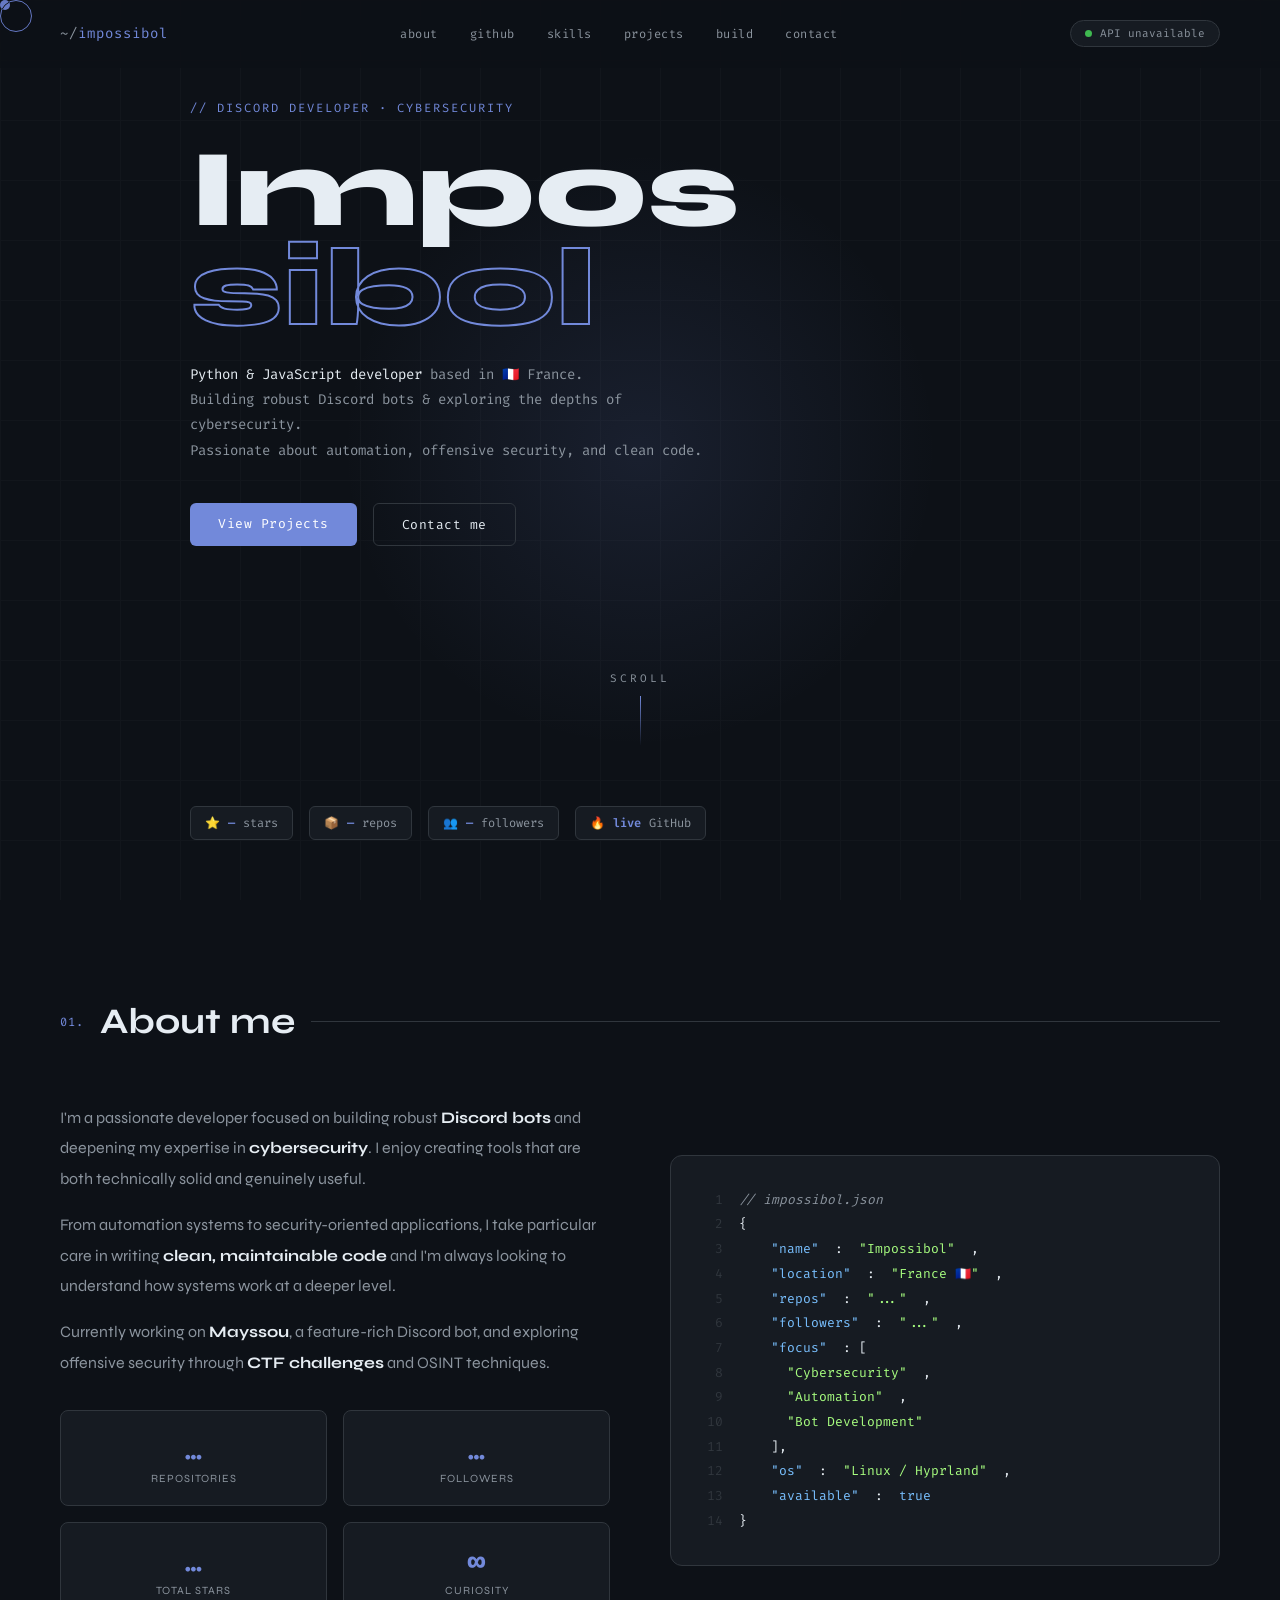
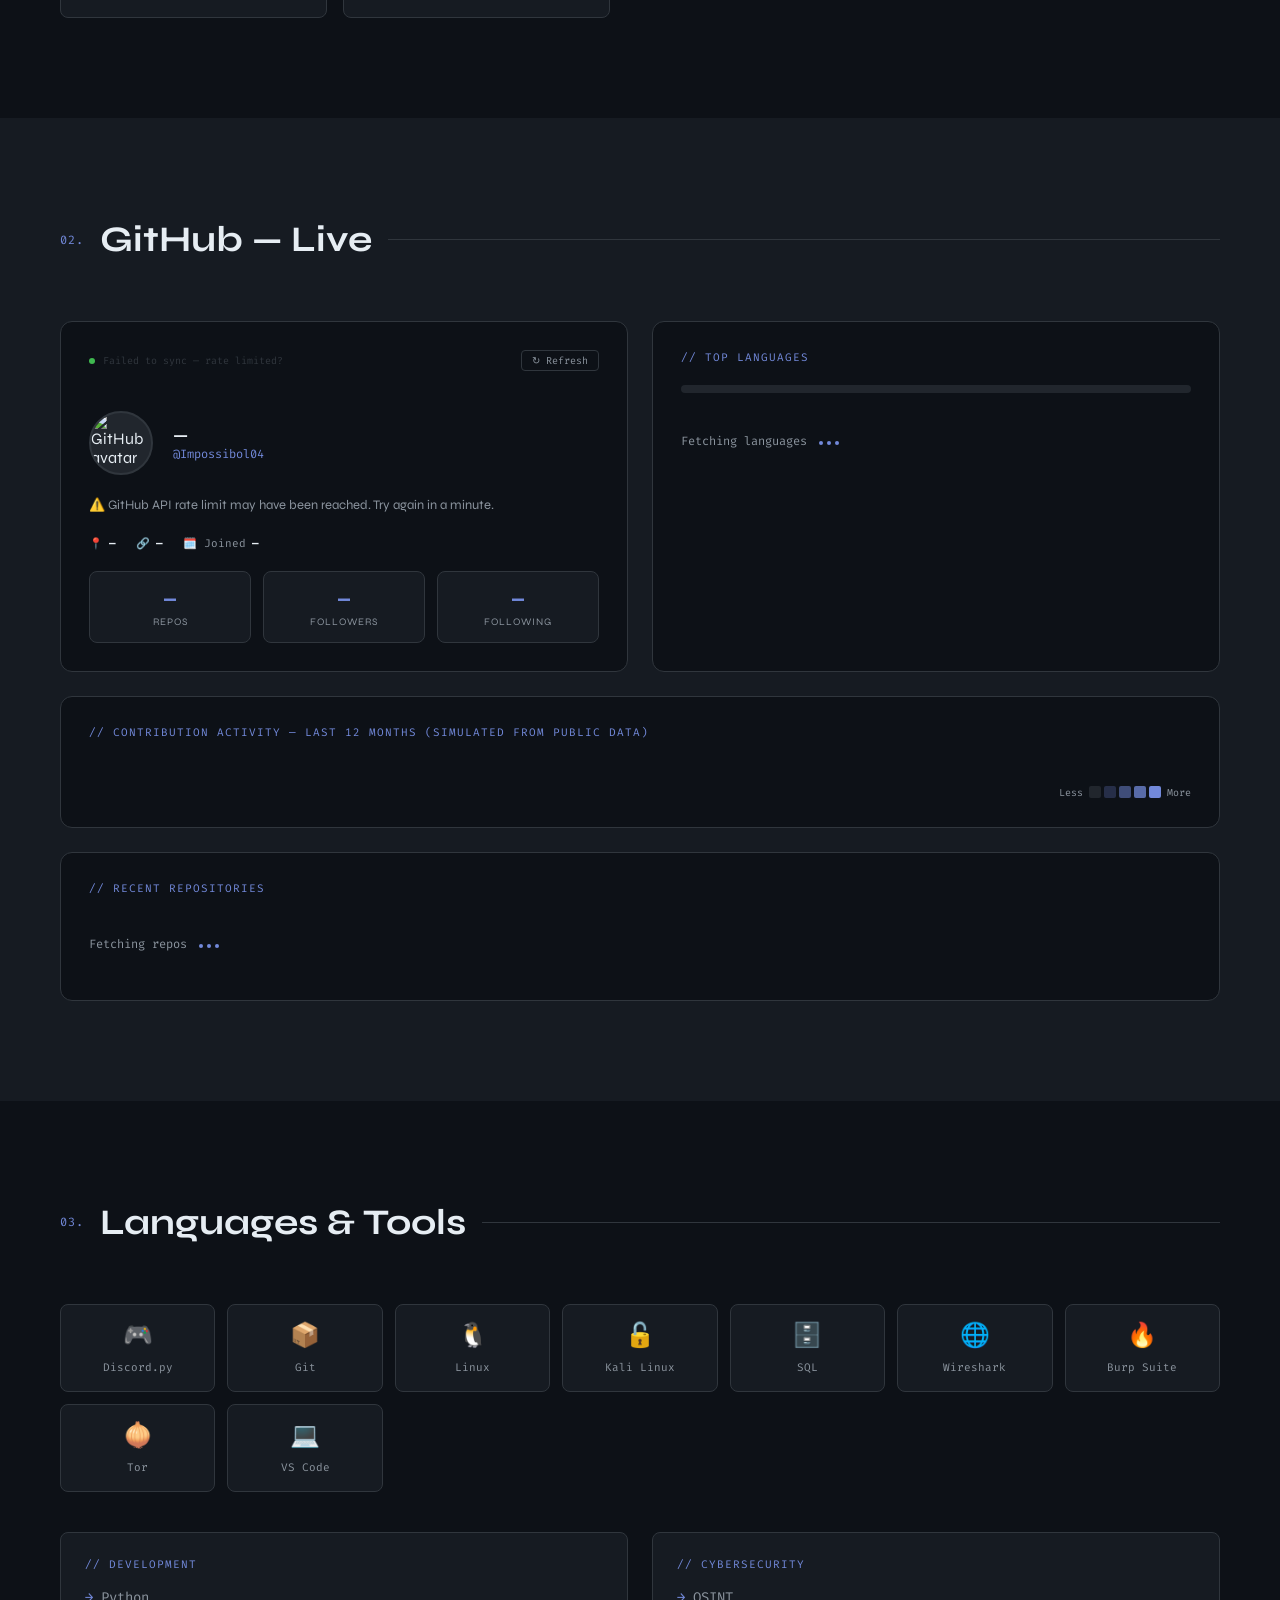
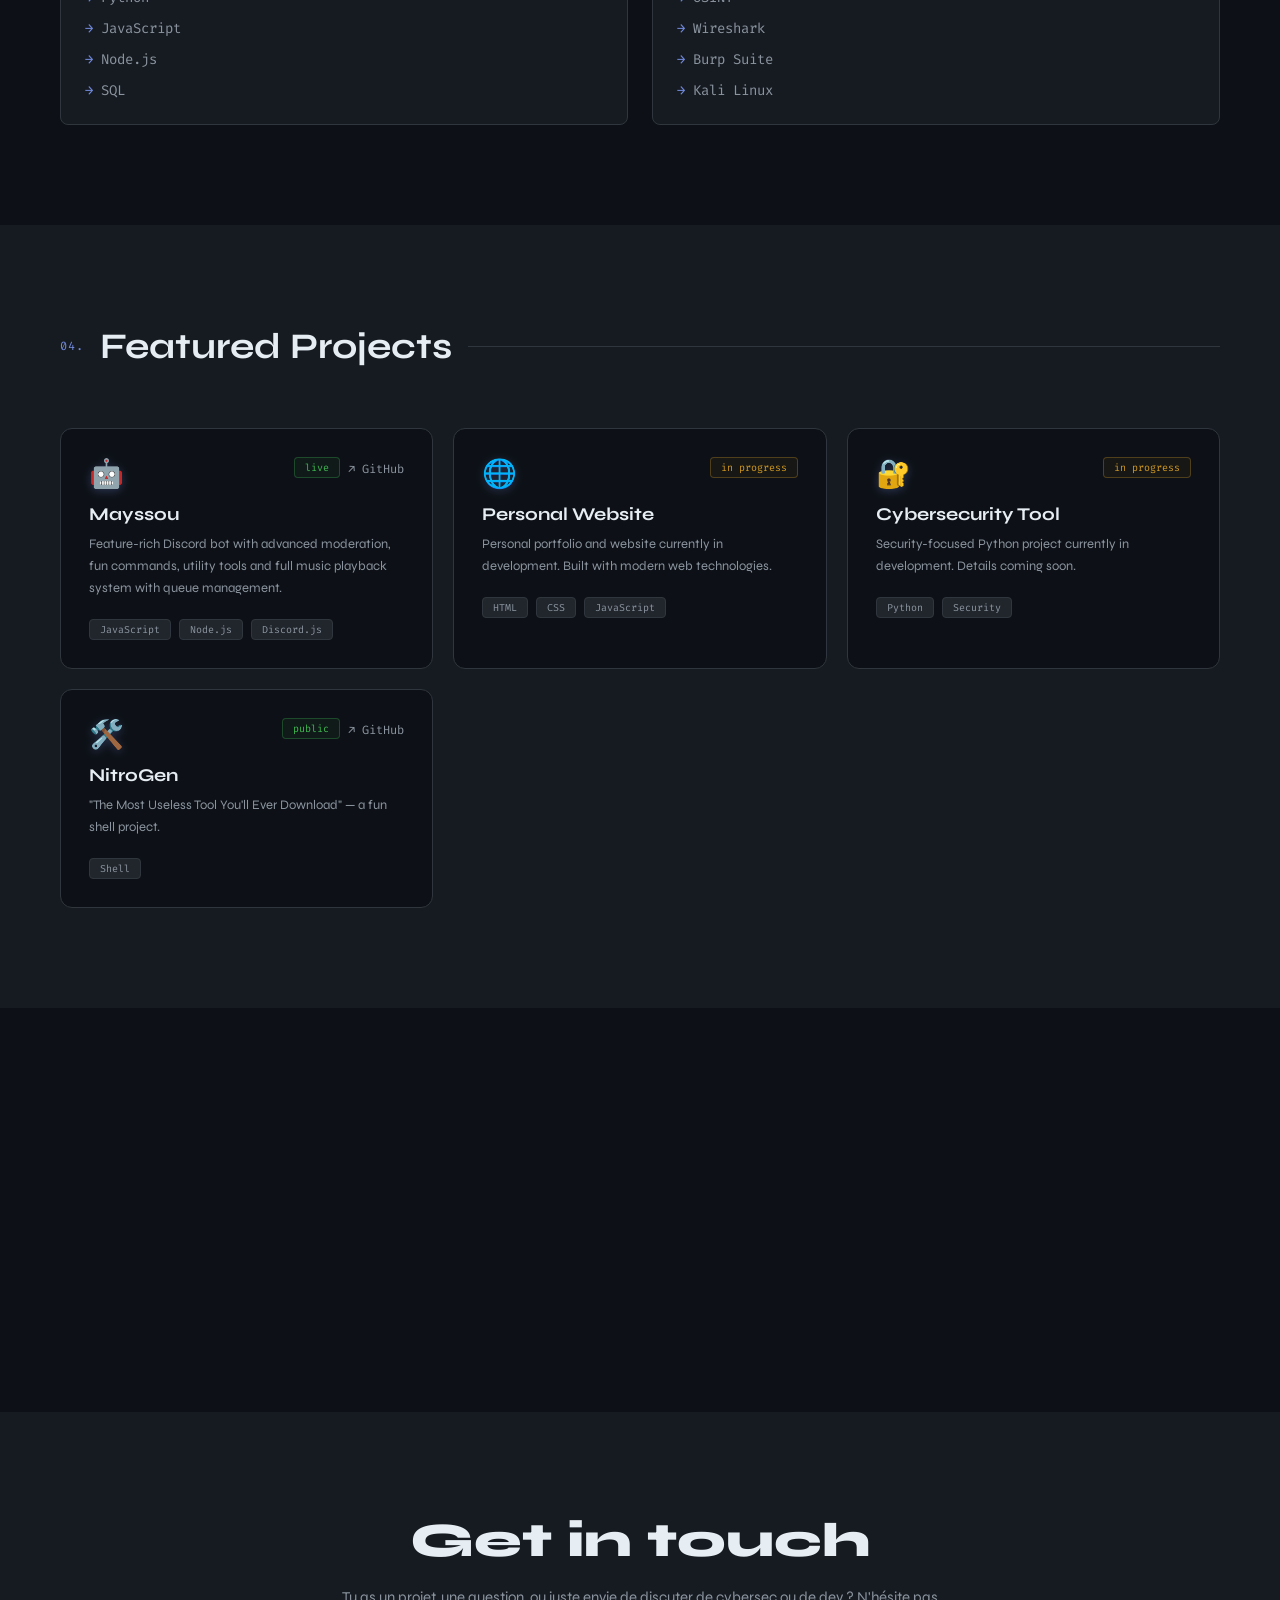
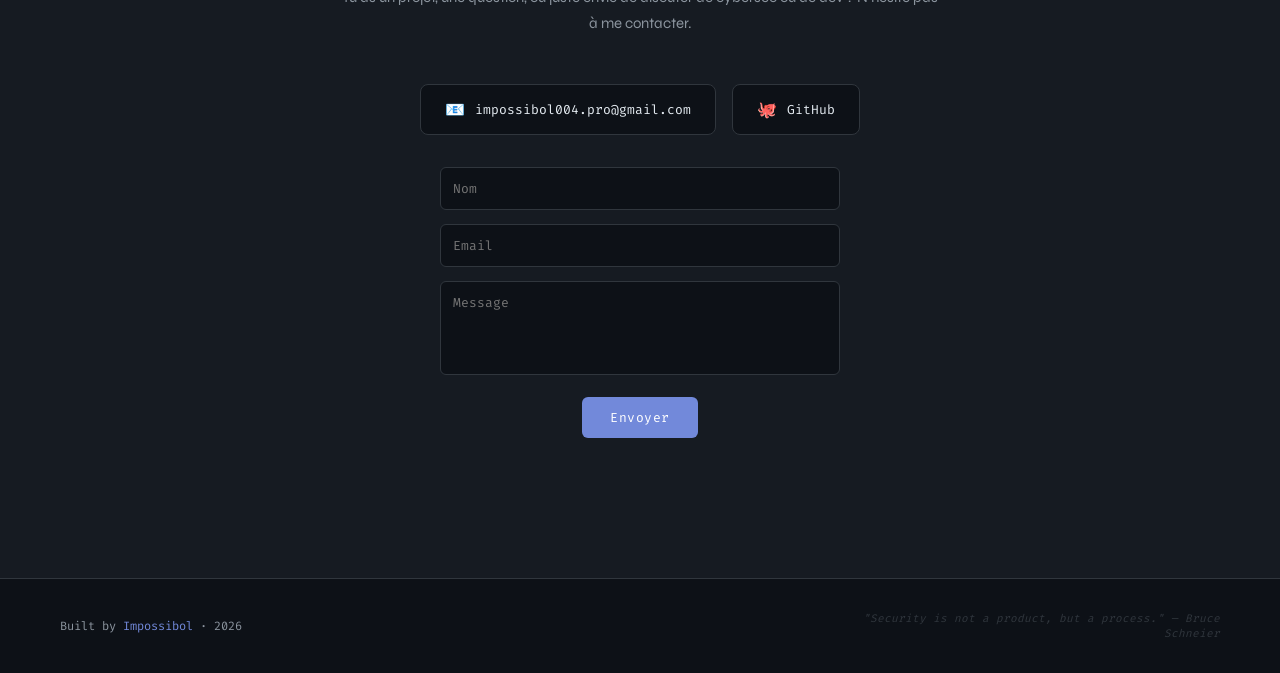
==== index.html @ 37d04bcd "Rename portfolio2.html to index.html" ====
<!DOCTYPE html>
<html lang="en">
<head>
  <meta charset="UTF-8"/>
  <meta name="viewport" content="width=device-width, initial-scale=1.0"/>
  <title>Impossibol — Portfolio</title>
  <meta name="description" content="Cybersecurity & Discord developer portfolio. Python, JavaScript, automation, and offensive security.">
  <link rel="icon" type="image/png" href="icon.png"/>
  <link href="https://fonts.googleapis.com/css2?family=Fira+Code:wght@300;400;500;600&family=Syne:wght@400;600;700;800&display=swap" rel="stylesheet"/>
  <link rel="stylesheet" href="style.css"/>
</head>
<body>

<div class="cursor" id="cursor"></div>
<div class="cursor-ring" id="cursorRing"></div>
<div class="gh-tooltip" id="tooltip" role="tooltip"></div>

<nav id="navbar" aria-label="Main navigation">
  <div class="nav-logo"><span>~/</span>impossibol</div>
  <button class="mobile-menu-toggle" id="menuToggle" aria-label="Menu" aria-expanded="false">☰</button>
  <div class="nav-links" id="navLinks">
    <a href="#about">about</a>
    <a href="#github">github</a>
    <a href="#skills">skills</a>
    <a href="#projects">projects</a>
    <a href="#build">build</a>
    <a href="#contact">contact</a>
  </div>
  <div class="gh-status" id="nav-gh-status" aria-live="polite">
    <div class="gh-status-dot"></div>
    <span id="nav-gh-label">loading...</span>
  </div>
</nav>

<section id="hero">
  <div class="hero-grid"></div>
  <div class="hero-glow"></div>
  <div class="hero-content">
    <div class="hero-tag">// discord developer · cybersecurity</div>
    <h1 class="hero-name">
      <span class="line1">Impos</span>
      <span class="line2">sibol</span>
    </h1>
    <p class="hero-desc">
      <span class="highlight">Python & JavaScript developer</span> based in 🇫🇷 France.<br/>
      Building robust Discord bots & exploring the depths of cybersecurity.<br/>
      Passionate about automation, offensive security, and clean code.
    </p>
    <div class="hero-btns">
      <a href="#projects" class="btn-primary">View Projects</a>
      <a href="#contact" class="btn-secondary">Contact me</a>
    </div>
    <!-- Scroll indicator intégré dans le flux -->
    <div class="hero-scroll">
      <span class="scroll-text">scroll</span>
      <div class="scroll-line"></div>
    </div>
    <div class="hero-github-live">
      <div class="gh-mini-stat">⭐ <span class="val" id="hero-stars">—</span> stars</div>
      <div class="gh-mini-stat">📦 <span class="val" id="hero-repos">—</span> repos</div>
      <div class="gh-mini-stat">👥 <span class="val" id="hero-followers">—</span> followers</div>
      <div class="gh-mini-stat">🔥 <span class="val" id="hero-streak">live</span> GitHub</div>
    </div>
  </div>
</section>

<section id="about">
  <div class="section-header reveal">
    <span class="section-num">01.</span>
    <h2 class="section-title">About me</h2>
    <div class="section-line"></div>
  </div>
  <div class="about-grid">
    <div class="about-text reveal">
      <p>I'm a passionate developer focused on building robust <strong>Discord bots</strong> and deepening my expertise in <strong>cybersecurity</strong>. I enjoy creating tools that are both technically solid and genuinely useful.</p>
      <p>From automation systems to security-oriented applications, I take particular care in writing <strong>clean, maintainable code</strong> and I'm always looking to understand how systems work at a deeper level.</p>
      <p>Currently working on <strong>Mayssou</strong>, a feature-rich Discord bot, and exploring offensive security through <strong>CTF challenges</strong> and OSINT techniques.</p>
      <div class="about-stats">
        <div class="stat-box reveal"><div class="stat-num" id="stat-repos">…</div><div class="stat-lbl">Repositories</div></div>
        <div class="stat-box reveal"><div class="stat-num" id="stat-followers">…</div><div class="stat-lbl">Followers</div></div>
        <div class="stat-box reveal"><div class="stat-num" id="stat-stars">…</div><div class="stat-lbl">Total Stars</div></div>
        <div class="stat-box reveal"><div class="stat-num">∞</div><div class="stat-lbl">Curiosity</div></div>
      </div>
    </div>
    <div class="about-card reveal">
      <div class="code-line"><span class="code-ln">1</span><span class="code-comment">// impossibol.json</span></div>
      <div class="code-line"><span class="code-ln">2</span><span class="code-brace">{</span></div>
      <div class="code-line"><span class="code-ln">3</span>&nbsp;&nbsp;<span class="code-key">"name"</span><span class="code-brace">: </span><span class="code-str" id="json-name">"Impossibol"</span><span class="code-brace">,</span></div>
      <div class="code-line"><span class="code-ln">4</span>&nbsp;&nbsp;<span class="code-key">"location"</span><span class="code-brace">: </span><span class="code-str">"France 🇫🇷"</span><span class="code-brace">,</span></div>
      <div class="code-line"><span class="code-ln">5</span>&nbsp;&nbsp;<span class="code-key">"repos"</span><span class="code-brace">: </span><span class="code-str" id="json-repos">"..."</span><span class="code-brace">,</span></div>
      <div class="code-line"><span class="code-ln">6</span>&nbsp;&nbsp;<span class="code-key">"followers"</span><span class="code-brace">: </span><span class="code-str" id="json-followers">"..."</span><span class="code-brace">,</span></div>
      <div class="code-line"><span class="code-ln">7</span>&nbsp;&nbsp;<span class="code-key">"focus"</span><span class="code-brace">: [</span></div>
      <div class="code-line"><span class="code-ln">8</span>&nbsp;&nbsp;&nbsp;&nbsp;<span class="code-str">"Cybersecurity"</span><span class="code-brace">,</span></div>
      <div class="code-line"><span class="code-ln">9</span>&nbsp;&nbsp;&nbsp;&nbsp;<span class="code-str">"Automation"</span><span class="code-brace">,</span></div>
      <div class="code-line"><span class="code-ln">10</span>&nbsp;&nbsp;&nbsp;&nbsp;<span class="code-str">"Bot Development"</span></div>
      <div class="code-line"><span class="code-ln">11</span>&nbsp;&nbsp;<span class="code-brace">],</span></div>
      <div class="code-line"><span class="code-ln">12</span>&nbsp;&nbsp;<span class="code-key">"os"</span><span class="code-brace">: </span><span class="code-str">"Linux / Hyprland"</span><span class="code-brace">,</span></div>
      <div class="code-line"><span class="code-ln">13</span>&nbsp;&nbsp;<span class="code-key">"available"</span><span class="code-brace">: </span><span class="code-bool">true</span></div>
      <div class="code-line"><span class="code-ln">14</span><span class="code-brace">}</span></div>
    </div>
  </div>
</section>

<section id="github">
  <div class="section-header reveal">
    <span class="section-num">02.</span>
    <h2 class="section-title">GitHub — Live</h2>
    <div class="section-line"></div>
  </div>

  <div class="github-dashboard reveal">
    <div class="gh-profile-card">
      <div class="gh-sync-info">
        <div class="gh-sync-dot"></div>
        <span id="sync-time">Fetching data...</span>
        <button class="refresh-btn" onclick="loadGitHub(true)" aria-label="Refresh GitHub data">↻ Refresh</button>
      </div>
      <div class="gh-profile-top">
        <div class="gh-avatar"><img id="gh-avatar-img" src="" alt="GitHub avatar"/></div>
        <div class="gh-profile-info">
          <div class="gh-profile-name" id="gh-display-name">—</div>
          <div class="gh-profile-login" id="gh-login">@Impossibol04</div>
        </div>
      </div>
      <div class="gh-profile-bio" id="gh-bio">Loading...</div>
      <div class="gh-profile-meta">
        <div class="gh-meta-item">📍 <strong id="gh-location">—</strong></div>
        <div class="gh-meta-item">🔗 <strong id="gh-blog">—</strong></div>
        <div class="gh-meta-item">🗓️ Joined <strong id="gh-joined">—</strong></div>
      </div>
      <div class="gh-stats-row">
        <div class="gh-stat"><div class="gh-stat-val" id="gh-repos-count">—</div><div class="gh-stat-lbl">Repos</div></div>
        <div class="gh-stat"><div class="gh-stat-val" id="gh-followers-count">—</div><div class="gh-stat-lbl">Followers</div></div>
        <div class="gh-stat"><div class="gh-stat-val" id="gh-following-count">—</div><div class="gh-stat-lbl">Following</div></div>
      </div>
    </div>

    <div class="gh-langs-card">
      <div class="gh-card-title">// Top Languages</div>
      <div class="lang-bar-track" id="lang-bar"></div>
      <div class="lang-list" id="lang-list">
        <div class="gh-loading">Fetching languages<div class="gh-loading-dots"><span></span><span></span><span></span></div></div>
      </div>
    </div>

    <div class="gh-activity-card">
      <div class="gh-card-title">// Contribution Activity — Last 12 months (simulated from public data)</div>
      <div class="gh-contrib-wrap">
        <div class="gh-contrib-months" id="contrib-months"></div>
        <div class="gh-contrib-grid" id="contrib-grid"></div>
      </div>
      <div class="gh-contrib-legend">
        Less
        <div class="gh-contrib-legend-boxes">
          <div class="gh-contrib-day"></div>
          <div class="gh-contrib-day" data-level="1"></div>
          <div class="gh-contrib-day" data-level="2"></div>
          <div class="gh-contrib-day" data-level="3"></div>
          <div class="gh-contrib-day" data-level="4"></div>
        </div>
        More
      </div>
    </div>

    <div class="gh-repos-card">
      <div class="gh-card-title">// Recent Repositories</div>
      <div class="gh-repos-grid" id="gh-repos-list">
        <div class="gh-loading">Fetching repos<div class="gh-loading-dots"><span></span><span></span><span></span></div></div>
      </div>
    </div>
  </div>
</section>

<section id="skills">
  <div class="section-header reveal">
    <span class="section-num">03.</span>
    <h2 class="section-title">Languages & Tools</h2>
    <div class="section-line"></div>
  </div>
  <div class="skills-grid reveal" id="skills-grid">
    <!-- Les badges de langages seront injectés dynamiquement depuis GitHub -->
    <div class="skill-badge"><span class="skill-icon">🎮</span><span class="skill-name">Discord.py</span></div>
    <div class="skill-badge"><span class="skill-icon">📦</span><span class="skill-name">Git</span></div>
    <div class="skill-badge"><span class="skill-icon">🐧</span><span class="skill-name">Linux</span></div>
    <div class="skill-badge"><span class="skill-icon">🔓</span><span class="skill-name">Kali Linux</span></div>
    <div class="skill-badge"><span class="skill-icon">🗄️</span><span class="skill-name">SQL</span></div>
    <div class="skill-badge"><span class="skill-icon">🌐</span><span class="skill-name">Wireshark</span></div>
    <div class="skill-badge"><span class="skill-icon">🔥</span><span class="skill-name">Burp Suite</span></div>
    <div class="skill-badge"><span class="skill-icon">🧅</span><span class="skill-name">Tor</span></div>
    <div class="skill-badge"><span class="skill-icon">💻</span><span class="skill-name">VS Code</span></div>
  </div>
  <div class="skills-categories reveal">
    <div class="skill-cat">
      <div class="skill-cat-title">// Development</div>
      <div class="skill-cat-items">
        <div class="skill-item"><span class="skill-item-name">Python</span></div>
        <div class="skill-item"><span class="skill-item-name">JavaScript</span></div>
        <div class="skill-item"><span class="skill-item-name">Node.js</span></div>
        <div class="skill-item"><span class="skill-item-name">SQL</span></div>
      </div>
    </div>
    <div class="skill-cat">
      <div class="skill-cat-title">// Cybersecurity</div>
      <div class="skill-cat-items">
        <div class="skill-item"><span class="skill-item-name">OSINT</span></div>
        <div class="skill-item"><span class="skill-item-name">Wireshark</span></div>
        <div class="skill-item"><span class="skill-item-name">Burp Suite</span></div>
        <div class="skill-item"><span class="skill-item-name">Kali Linux</span></div>
      </div>
    </div>
  </div>
</section>

<section id="projects">
  <div class="section-header reveal">
    <span class="section-num">04.</span>
    <h2 class="section-title">Featured Projects</h2>
    <div class="section-line"></div>
  </div>
  <div class="projects-grid">
    <div class="project-card reveal">
      <div class="project-top">
        <span class="project-icon">🤖</span>
        <div class="project-top-right">
          <span class="project-status status-live">live</span>
          <div class="project-links"><a href="https://github.com/Impossibol04" target="_blank" rel="noopener">↗ GitHub</a></div>
        </div>
      </div>
      <div class="project-name">Mayssou</div>
      <div class="project-desc">Feature-rich Discord bot with advanced moderation, fun commands, utility tools and full music playback system with queue management.</div>
      <div class="project-tags"><span class="tag">JavaScript</span><span class="tag">Node.js</span><span class="tag">Discord.js</span></div>
    </div>
    <div class="project-card reveal">
      <div class="project-top">
        <span class="project-icon">🌐</span>
        <div class="project-top-right"><span class="project-status status-wip">in progress</span></div>
      </div>
      <div class="project-name">Personal Website</div>
      <div class="project-desc">Personal portfolio and website currently in development. Built with modern web technologies.</div>
      <div class="project-tags"><span class="tag">HTML</span><span class="tag">CSS</span><span class="tag">JavaScript</span></div>
    </div>
    <div class="project-card reveal">
      <div class="project-top">
        <span class="project-icon">🔐</span>
        <div class="project-top-right"><span class="project-status status-wip">in progress</span></div>
      </div>
      <div class="project-name">Cybersecurity Tool</div>
      <div class="project-desc">Security-focused Python project currently in development. Details coming soon.</div>
      <div class="project-tags"><span class="tag">Python</span><span class="tag">Security</span></div>
    </div>
    <div class="project-card reveal">
      <div class="project-top">
        <span class="project-icon">🛠️</span>
        <div class="project-top-right">
          <span class="project-status status-live">public</span>
          <div class="project-links"><a href="https://github.com/Impossibol04/NitroGen" target="_blank" rel="noopener">↗ GitHub</a></div>
        </div>
      </div>
      <div class="project-name">NitroGen</div>
      <div class="project-desc">"The Most Useless Tool You'll Ever Download" — a fun shell project.</div>
      <div class="project-tags"><span class="tag">Shell</span></div>
    </div>
  </div>
</section>

<section id="build">
  <div class="section-header reveal">
    <span class="section-num">05.</span>
    <h2 class="section-title">My Build</h2>
    <div class="section-line"></div>
  </div>
  <div class="build-grid reveal">
    <div class="build-card"><span class="build-icon">🐧</span><div class="build-info"><div class="build-label">OS</div><div class="build-value">Linux · Hyprland</div></div></div>
    <div class="build-card"><span class="build-icon">🔵</span><div class="build-info"><div class="build-label">CPU</div><div class="build-value">Intel I5-14400F</div></div></div>
    <div class="build-card"><span class="build-icon">🟢</span><div class="build-info"><div class="build-label">GPU</div><div class="build-value">NVIDIA GTX 1050</div></div></div>
    <div class="build-card"><span class="build-icon">💾</span><div class="build-info"><div class="build-label">RAM</div><div class="build-value">16GB DDR4</div></div></div>
  </div>
</section>

<section id="contact">
  <div class="contact-wrap reveal">
    <div class="contact-title">Get in touch</div>
    <p class="contact-sub">Tu as un projet, une question, ou juste envie de discuter de cybersec ou de dev ? N'hésite pas à me contacter.</p>
    <div class="contact-links">
      <a href="mailto:impossibol004.pro@gmail.com" class="contact-link"><span class="icon">📧</span> impossibol004.pro@gmail.com</a>
      <a href="https://github.com/Impossibol04" target="_blank" rel="noopener" class="contact-link"><span class="icon">🐙</span> GitHub</a>
    </div>
    <form id="contact-form" class="contact-form" action="https://formspree.io/f/mlgopjzd" method="POST">
      <input type="text" name="name" placeholder="Nom" required aria-label="Your name"/>
      <input type="email" name="email" placeholder="Email" required aria-label="Your email"/>
      <textarea name="message" rows="4" placeholder="Message" required aria-label="Your message"></textarea>
      <button type="submit" class="btn-primary">Envoyer</button>
      <div id="form-status" aria-live="polite"></div>
    </form>
  </div>
</section>

<footer>
  <div class="footer-left">Built by <span>Impossibol</span> · 2026</div>
  <div class="footer-quote">"Security is not a product, but a process." — Bruce Schneier</div>
</footer>

<script src="script.js"></script>
</body>
</html>
---- style.css ----
:root {
  --bg: #0d1117;
  --bg2: #161b22;
  --bg3: #21262d;
  --border: #30363d;
  --text: #e6edf3;
  --muted: #8b949e;
  --accent: #7289da;
  --accent2: #5865f2;
  --green: #3fb950;
  --yellow: #d29922;
  --red: #f85149;
  --purple: #bc8cff;
}

* { margin: 0; padding: 0; box-sizing: border-box; }
html { scroll-behavior: smooth; }

body {
  background: var(--bg);
  color: var(--text);
  font-family: 'Syne', sans-serif;
  overflow-x: hidden;
}

/* Curseur personnalisé (désactivé sur tactile) */
@media (hover: hover) and (pointer: fine) {
  body { cursor: none; }
  .cursor, .cursor-ring { display: block; }
}
@media (hover: none), (pointer: coarse) {
  .cursor, .cursor-ring { display: none; }
}

.cursor {
  position: fixed;
  width: 10px; height: 10px;
  background: var(--accent);
  border-radius: 50%;
  pointer-events: none;
  z-index: 9999;
  transition: transform .1s;
  mix-blend-mode: difference;
}
.cursor-ring {
  position: fixed;
  width: 32px; height: 32px;
  border: 1px solid var(--accent);
  border-radius: 50%;
  pointer-events: none;
  z-index: 9998;
  transition: all .15s ease;
  mix-blend-mode: difference;
}

/* Navigation */
nav {
  position: fixed;
  top: 0; left: 0; right: 0;
  z-index: 100;
  padding: 20px 60px;
  display: flex;
  justify-content: space-between;
  align-items: center;
  backdrop-filter: blur(20px);
  background: rgba(13,17,23,.85);
  border-bottom: 1px solid transparent;
  transition: border-color .3s;
}
nav.scrolled { border-color: var(--border); }
.nav-logo { font-family: 'Fira Code', monospace; font-size: 14px; color: var(--accent); letter-spacing: 1px; }
.nav-logo span { color: var(--muted); }

.mobile-menu-toggle {
  display: none;
  background: none;
  border: 1px solid var(--border);
  color: var(--text);
  font-size: 24px;
  padding: 4px 12px;
  border-radius: 6px;
  cursor: pointer;
}
.nav-links { display: flex; gap: 32px; }
.nav-links a { font-family: 'Fira Code', monospace; font-size: 12px; color: var(--muted); text-decoration: none; transition: color .2s; letter-spacing: .5px; }
.nav-links a:hover { color: var(--accent); }

.gh-status {
  display: flex;
  align-items: center;
  gap: 8px;
  font-family: 'Fira Code', monospace;
  font-size: 11px;
  color: var(--muted);
  background: var(--bg2);
  border: 1px solid var(--border);
  border-radius: 20px;
  padding: 5px 14px;
}
.gh-status-dot {
  width: 7px; height: 7px;
  border-radius: 50%;
  background: var(--green);
  animation: pulse 2s infinite;
}
@keyframes pulse {
  0%, 100% { opacity: 1; box-shadow: 0 0 0 0 rgba(63,185,80,.4); }
  50% { opacity: .8; box-shadow: 0 0 0 5px rgba(63,185,80,0); }
}

/* HERO */
#hero {
  min-height: 100vh;
  display: flex;
  align-items: center;
  justify-content: center;
  position: relative;
  overflow: hidden;
  padding: 0 60px;
}
.hero-grid {
  position: absolute; inset: 0;
  background-image: linear-gradient(var(--border) 1px, transparent 1px), linear-gradient(90deg, var(--border) 1px, transparent 1px);
  background-size: 60px 60px;
  opacity: .15;
}
.hero-glow {
  position: absolute;
  width: 600px; height: 600px;
  background: radial-gradient(circle, rgba(114,137,218,.12) 0%, transparent 70%);
  top: 50%; left: 50%;
  transform: translate(-50%, -50%);
  pointer-events: none;
}
.hero-content {
  position: relative;
  z-index: 1;
  max-width: 900px;
  width: 100%;
  display: flex;
  flex-direction: column;
  min-height: 100vh;
  justify-content: center;
  padding: 100px 0 60px;
}
.hero-tag {
  font-family: 'Fira Code', monospace;
  font-size: 12px; color: var(--accent);
  letter-spacing: 2px; text-transform: uppercase;
  margin-bottom: 24px;
  opacity: 0; animation: fadeUp .6s .2s forwards;
}
.hero-name {
  font-size: clamp(60px, 10vw, 110px);
  font-weight: 800; line-height: .9;
  margin-bottom: 24px;
  opacity: 0; animation: fadeUp .6s .4s forwards;
}
.hero-name .line1 { display: block; color: var(--text); }
.hero-name .line2 { display: block; -webkit-text-stroke: 2px var(--accent); -webkit-text-fill-color: transparent; }
.hero-desc {
  font-family: 'Fira Code', monospace; font-size: 14px; color: var(--muted);
  line-height: 1.8; max-width: 520px; margin-bottom: 40px;
  opacity: 0; animation: fadeUp .6s .6s forwards;
}
.hero-desc .highlight { color: var(--text); }
.hero-btns { display: flex; gap: 16px; opacity: 0; animation: fadeUp .6s .8s forwards; }

/* SCROLL INDICATOR (corrigé) */
.hero-scroll {
  display: flex;
  flex-direction: column;
  align-items: center;
  gap: 10px;
  margin-top: auto;
  margin-bottom: 20px;
  opacity: 0;
  animation: fadeUp .6s 1.2s forwards;
}
.scroll-text {
  font-family: 'Fira Code', monospace;
  font-size: 11px;
  color: var(--muted);
  letter-spacing: 3px;
  text-transform: uppercase;
  animation: pulseText 2s infinite;
}
.scroll-line {
  width: 1px;
  height: 50px;
  background: linear-gradient(to bottom, var(--accent), transparent);
  transform-origin: top;
  animation: scrollAnim 1.8s ease-in-out infinite;
}
@keyframes pulseText {
  0%, 100% { opacity: 0.6; }
  50% { opacity: 1; color: var(--accent); }
}
@keyframes scrollAnim {
  0% { transform: scaleY(0); opacity: 0; }
  20% { transform: scaleY(0.2); opacity: 1; }
  80% { transform: scaleY(0.8); opacity: 1; }
  100% { transform: scaleY(1); opacity: 0; }
}

.hero-github-live {
  margin-top: 40px;
  display: flex;
  gap: 16px;
  flex-wrap: wrap;
  opacity: 0;
  animation: fadeUp .6s 1.4s forwards;
}
.gh-mini-stat {
  display: flex;
  align-items: center;
  gap: 8px;
  font-family: 'Fira Code', monospace;
  font-size: 12px;
  color: var(--muted);
  background: var(--bg2);
  border: 1px solid var(--border);
  border-radius: 6px;
  padding: 8px 14px;
  transition: all .2s;
}
.gh-mini-stat:hover { border-color: var(--accent); color: var(--text); }
.gh-mini-stat .val { color: var(--accent); font-weight: 600; }

.btn-primary {
  padding: 12px 28px;
  background: var(--accent);
  color: #fff;
  border: none; border-radius: 6px;
  font-family: 'Fira Code', monospace; font-size: 13px;
  text-decoration: none;
  transition: all .2s; letter-spacing: .5px;
  cursor: pointer;
}
.btn-primary:hover { background: var(--accent2); transform: translateY(-2px); }
.btn-secondary {
  padding: 12px 28px;
  background: transparent; color: var(--text);
  border: 1px solid var(--border); border-radius: 6px;
  font-family: 'Fira Code', monospace; font-size: 13px;
  text-decoration: none; transition: all .2s; letter-spacing: .5px;
  cursor: pointer;
}
.btn-secondary:hover { border-color: var(--accent); color: var(--accent); transform: translateY(-2px); }

/* SECTIONS */
section { padding: 100px 60px; }
.section-header { display: flex; align-items: center; gap: 16px; margin-bottom: 60px; }
.section-num { font-family: 'Fira Code', monospace; font-size: 12px; color: var(--accent); letter-spacing: 1px; }
.section-title { font-size: 36px; font-weight: 700; }
.section-line { flex: 1; height: 1px; background: var(--border); }

/* ABOUT */
#about { background: var(--bg); }
.about-grid { display: grid; grid-template-columns: 1fr 1fr; gap: 60px; align-items: center; }
.about-text p { font-size: 16px; color: var(--muted); line-height: 1.9; margin-bottom: 16px; }
.about-text p strong { color: var(--text); }
.about-stats { display: grid; grid-template-columns: 1fr 1fr; gap: 16px; margin-top: 32px; }
.stat-box {
  background: var(--bg2); border: 1px solid var(--border); border-radius: 8px;
  padding: 20px; text-align: center; transition: border-color .2s;
}
.stat-box:hover { border-color: var(--accent); }
.stat-num { font-size: 28px; font-weight: 700; color: var(--accent); font-family: 'Fira Code', monospace; }
.stat-lbl { font-size: 11px; color: var(--muted); text-transform: uppercase; letter-spacing: 1px; margin-top: 4px; }

.about-card {
  background: var(--bg2); border: 1px solid var(--border); border-radius: 12px;
  padding: 32px; font-family: 'Fira Code', monospace; font-size: 13px; line-height: 1.9;
}
.code-line { display: flex; gap: 16px; }
.code-ln { color: var(--border); min-width: 20px; text-align: right; user-select: none; }
.code-key { color: #79c0ff; }
.code-str { color: #a8ff80; }
.code-comment { color: var(--muted); font-style: italic; }
.code-brace { color: var(--text); }
.code-bool { color: #79c0ff; }

/* GITHUB SECTION */
#github { background: var(--bg2); }

.github-dashboard {
  display: grid;
  grid-template-columns: 1fr 1fr;
  gap: 24px;
}

.gh-profile-card {
  background: var(--bg);
  border: 1px solid var(--border);
  border-radius: 12px;
  padding: 28px;
  display: flex;
  flex-direction: column;
  gap: 20px;
  transition: border-color .2s;
}
.gh-profile-card:hover { border-color: var(--accent); }
.gh-profile-top { display: flex; align-items: center; gap: 20px; }
.gh-avatar {
  width: 64px; height: 64px; border-radius: 50%;
  border: 2px solid var(--border);
  background: var(--bg3);
  overflow: hidden;
}
.gh-profile-card:hover .gh-avatar { border-color: var(--accent); }
.gh-avatar img { width: 100%; height: 100%; object-fit: cover; }
.gh-profile-name { font-size: 18px; font-weight: 700; }
.gh-profile-login { font-family: 'Fira Code', monospace; font-size: 12px; color: var(--accent); }
.gh-profile-bio { font-size: 13px; color: var(--muted); line-height: 1.6; }
.gh-profile-meta { display: flex; gap: 20px; flex-wrap: wrap; }
.gh-meta-item { font-family: 'Fira Code', monospace; font-size: 11px; color: var(--muted); display: flex; align-items: center; gap: 6px; }
.gh-meta-item strong { color: var(--text); }
.gh-stats-row { display: grid; grid-template-columns: repeat(3, 1fr); gap: 12px; }
.gh-stat {
  background: var(--bg2); border: 1px solid var(--border); border-radius: 8px;
  padding: 14px 12px; text-align: center; transition: all .2s;
}
.gh-stat:hover { border-color: var(--accent); }
.gh-stat-val { font-family: 'Fira Code', monospace; font-size: 20px; font-weight: 700; color: var(--accent); }
.gh-stat-lbl { font-size: 10px; color: var(--muted); text-transform: uppercase; letter-spacing: 1px; margin-top: 4px; }

/* Languages */
.gh-langs-card {
  background: var(--bg);
  border: 1px solid var(--border);
  border-radius: 12px;
  padding: 28px;
  transition: border-color .2s;
}
.gh-langs-card:hover { border-color: var(--accent); }
.gh-card-title { font-family: 'Fira Code', monospace; font-size: 11px; color: var(--accent); letter-spacing: 1px; text-transform: uppercase; margin-bottom: 20px; }
.lang-bar-track {
  height: 8px; background: var(--bg3); border-radius: 4px;
  overflow: hidden; display: flex; margin-bottom: 20px;
}
.lang-bar-seg { height: 100%; transition: width .8s ease; }
.lang-list { display: flex; flex-direction: column; gap: 12px; }
.lang-row { display: flex; align-items: center; gap: 12px; }
.lang-dot { width: 10px; height: 10px; border-radius: 50%; flex-shrink: 0; }
.lang-name { font-family: 'Fira Code', monospace; font-size: 13px; flex: 1; }
.lang-pct { font-family: 'Fira Code', monospace; font-size: 12px; color: var(--muted); }
.lang-count { font-family: 'Fira Code', monospace; font-size: 11px; color: var(--border); }

/* Repos */
.gh-repos-card {
  grid-column: 1 / -1;
  background: var(--bg);
  border: 1px solid var(--border);
  border-radius: 12px;
  padding: 28px;
  transition: border-color .2s;
}
.gh-repos-card:hover { border-color: var(--accent); }
.gh-repos-grid { display: grid; grid-template-columns: repeat(auto-fill, minmax(280px, 1fr)); gap: 14px; margin-top: 4px; }
.gh-repo-item {
  background: var(--bg2); border: 1px solid var(--border); border-radius: 8px;
  padding: 16px; transition: all .2s; text-decoration: none; display: block;
}
.gh-repo-item:hover { border-color: var(--accent); transform: translateY(-2px); }
.gh-repo-name { font-family: 'Fira Code', monospace; font-size: 13px; color: var(--accent); margin-bottom: 6px; display: flex; align-items: center; gap: 8px; }
.gh-repo-fork-badge { font-size: 9px; background: var(--bg3); border: 1px solid var(--border); border-radius: 3px; padding: 1px 6px; color: var(--muted); }
.gh-repo-desc { font-size: 12px; color: var(--muted); line-height: 1.5; margin-bottom: 12px; min-height: 36px; }
.gh-repo-meta { display: flex; gap: 14px; align-items: center; }
.gh-repo-lang { display: flex; align-items: center; gap: 5px; font-family: 'Fira Code', monospace; font-size: 11px; color: var(--muted); }
.gh-repo-lang-dot { width: 8px; height: 8px; border-radius: 50%; }
.gh-repo-stars { font-family: 'Fira Code', monospace; font-size: 11px; color: var(--muted); display: flex; align-items: center; gap: 4px; }
.gh-repo-updated { font-family: 'Fira Code', monospace; font-size: 10px; color: var(--border); margin-left: auto; }

/* Activity graph */
.gh-activity-card {
  grid-column: 1 / -1;
  background: var(--bg);
  border: 1px solid var(--border);
  border-radius: 12px;
  padding: 28px;
  transition: border-color .2s;
}
.gh-activity-card:hover { border-color: var(--accent); }
.gh-contrib-wrap { overflow-x: auto; padding-bottom: 8px; }
.gh-contrib-grid {
  display: flex; gap: 3px; min-width: max-content;
}
.gh-contrib-week { display: flex; flex-direction: column; gap: 3px; }
.gh-contrib-day {
  width: 12px; height: 12px; border-radius: 2px;
  background: var(--bg3);
  transition: transform .1s;
  cursor: default;
}
.gh-contrib-day:hover { transform: scale(1.4); z-index: 10; position: relative; }
.gh-contrib-day[data-level="1"] { background: rgba(114,137,218,.25); }
.gh-contrib-day[data-level="2"] { background: rgba(114,137,218,.5); }
.gh-contrib-day[data-level="3"] { background: rgba(114,137,218,.75); }
.gh-contrib-day[data-level="4"] { background: var(--accent); }
.gh-contrib-months {
  display: flex;
  margin-bottom: 6px;
  font-family: 'Fira Code', monospace;
  font-size: 10px;
  color: var(--muted);
  min-width: max-content;
}
.gh-contrib-months span {
  width: 15px; /* 12px + gap 3px */
  text-align: left;
  font-weight: 500;
}
.gh-contrib-legend { display: flex; align-items: center; gap: 6px; margin-top: 12px; font-family: 'Fira Code', monospace; font-size: 10px; color: var(--muted); justify-content: flex-end; }
.gh-contrib-legend-boxes { display: flex; gap: 3px; }

/* Sync info */
.gh-sync-info {
  display: flex; align-items: center; gap: 8px;
  font-family: 'Fira Code', monospace; font-size: 10px; color: var(--border);
  margin-bottom: 20px;
}
.gh-sync-dot { width: 6px; height: 6px; border-radius: 50%; background: var(--green); }
.refresh-btn {
  margin-left: auto;
  font-family: 'Fira Code', monospace; font-size: 10px; color: var(--muted);
  background: none; border: 1px solid var(--border); border-radius: 4px;
  padding: 3px 10px; cursor: pointer; transition: all .2s;
}
.refresh-btn:hover { border-color: var(--accent); color: var(--accent); }

/* SKILLS */
#skills { background: var(--bg); }
.skills-grid { display: grid; grid-template-columns: repeat(auto-fill, minmax(140px, 1fr)); gap: 12px; }
.skill-badge {
  background: var(--bg2); border: 1px solid var(--border); border-radius: 8px;
  padding: 16px 12px; display: flex; flex-direction: column;
  align-items: center; gap: 10px; transition: all .2s; cursor: default;
}
.skill-badge:hover { border-color: var(--accent); transform: translateY(-4px); background: rgba(114,137,218,.05); }
.skill-icon { font-size: 24px; }
.skill-name { font-family: 'Fira Code', monospace; font-size: 11px; color: var(--muted); text-align: center; }
.skill-badge:hover .skill-name { color: var(--text); }
.skills-categories { display: grid; grid-template-columns: 1fr 1fr; gap: 24px; margin-top: 40px; }
.skill-cat { background: var(--bg2); border: 1px solid var(--border); border-radius: 8px; padding: 24px; }
.skill-cat-title { font-family: 'Fira Code', monospace; font-size: 11px; color: var(--accent); letter-spacing: 1px; text-transform: uppercase; margin-bottom: 16px; }
.skill-cat-items { display: flex; flex-direction: column; gap: 12px; }
.skill-item { display: flex; align-items: center; }
.skill-item-name { font-size: 14px; color: var(--muted); font-family: 'Fira Code', monospace; transition: color .2s; }
.skill-item-name::before { content: '→ '; color: var(--accent); }
.skill-cat:hover .skill-item-name { color: var(--text); }

/* PROJECTS */
#projects { background: var(--bg2); }
.projects-grid { display: grid; grid-template-columns: repeat(auto-fill, minmax(320px, 1fr)); gap: 20px; }
.project-card {
  background: var(--bg); border: 1px solid var(--border); border-radius: 12px;
  padding: 28px; transition: all .3s; position: relative; overflow: hidden;
}
.project-card::before {
  content: ''; position: absolute; top: 0; left: 0; right: 0;
  height: 2px; background: linear-gradient(90deg, var(--accent), var(--accent2));
  transform: scaleX(0); transition: transform .3s; transform-origin: left;
}
.project-card:hover { border-color: var(--accent); transform: translateY(-4px); box-shadow: 0 12px 24px -8px rgba(0, 0, 0, 0.5); }
.project-card:hover::before { transform: scaleX(1); }
.project-top { display: flex; justify-content: space-between; align-items: flex-start; margin-bottom: 12px; }
.project-top-right { display: flex; align-items: center; gap: 8px; }
.project-icon { font-size: 28px; filter: drop-shadow(0 2px 4px rgba(114,137,218,0.3)); }
.project-links a { color: var(--muted); text-decoration: none; font-size: 12px; font-family: 'Fira Code', monospace; transition: color .2s; }
.project-links a:hover { color: var(--accent); }
.project-name { font-size: 18px; font-weight: 700; margin-bottom: 8px; }
.project-desc { font-size: 13px; color: var(--muted); line-height: 1.7; margin-bottom: 20px; }
.project-tags { display: flex; flex-wrap: wrap; gap: 8px; }
.tag { font-family: 'Fira Code', monospace; font-size: 10px; background: var(--bg3); border: 1px solid var(--border); border-radius: 4px; padding: 3px 10px; color: var(--muted); }
.project-status { font-family: 'Fira Code', monospace; font-size: 10px; padding: 3px 10px; border-radius: 4px; border: 1px solid; }
.status-live { color: var(--green); border-color: rgba(63,185,80,.3); background: rgba(63,185,80,.05); }
.status-wip { color: var(--yellow); border-color: rgba(210,153,34,.3); background: rgba(210,153,34,.05); }

/* BUILD */
#build { background: var(--bg); }
.build-grid { display: grid; grid-template-columns: repeat(auto-fill, minmax(200px, 1fr)); gap: 16px; }
.build-card {
  background: var(--bg2); border: 1px solid var(--border); border-radius: 10px;
  padding: 24px; display: flex; align-items: center; gap: 16px; transition: all .2s;
}
.build-card:hover { border-color: var(--accent); transform: translateY(-2px); }
.build-icon { font-size: 28px; min-width: 40px; text-align: center; }
.build-label { font-family: 'Fira Code', monospace; font-size: 10px; color: var(--muted); text-transform: uppercase; letter-spacing: 1px; }
.build-value { font-size: 15px; font-weight: 600; margin-top: 2px; }

/* CONTACT */
#contact { background: var(--bg2); }
.contact-wrap { max-width: 600px; margin: 0 auto; text-align: center; }
.contact-title { font-size: 48px; font-weight: 800; margin-bottom: 16px; }
.contact-sub { color: var(--muted); font-size: 15px; line-height: 1.7; margin-bottom: 48px; }
.contact-links { display: flex; justify-content: center; gap: 16px; flex-wrap: wrap; }
.contact-form { margin-top: 32px; display: flex; flex-direction: column; gap: 14px; align-items: center; }
.contact-form input, .contact-form textarea {
  width: 100%; max-width: 400px; padding: 12px;
  border: 1px solid var(--border); border-radius: 6px;
  background: var(--bg); color: var(--text);
  font-family: 'Fira Code', monospace; font-size: 13px;
  resize: none; transition: border-color .2s;
}
.contact-form input:focus, .contact-form textarea:focus { border-color: var(--accent); outline: none; }
.contact-form button { margin-top: 8px; }
#form-status { margin-top: 8px; font-size: 13px; min-height: 18px; }
.contact-link {
  display: flex; align-items: center; gap: 10px; padding: 14px 24px;
  background: var(--bg); border: 1px solid var(--border); border-radius: 8px;
  text-decoration: none; color: var(--text); font-family: 'Fira Code', monospace;
  font-size: 13px; transition: all .2s;
}
.contact-link:hover { border-color: var(--accent); color: var(--accent); transform: translateY(-2px); }
.contact-link .icon { font-size: 16px; }

/* FOOTER */
footer {
  padding: 32px 60px; border-top: 1px solid var(--border);
  display: flex; justify-content: space-between; align-items: center;
}
.footer-left { font-family: 'Fira Code', monospace; font-size: 12px; color: var(--muted); }
.footer-left span { color: var(--accent); }
.footer-quote { font-family: 'Fira Code', monospace; font-size: 11px; color: var(--border); font-style: italic; text-align: right; max-width: 400px; }

/* LOADING */
.gh-loading {
  display: flex; align-items: center; gap: 10px;
  font-family: 'Fira Code', monospace; font-size: 12px; color: var(--muted);
  padding: 20px 0;
}
.gh-loading-dots span {
  display: inline-block; width: 4px; height: 4px; background: var(--accent);
  border-radius: 50%; margin: 0 2px; animation: dotBounce 1.2s infinite;
}
.gh-loading-dots span:nth-child(2) { animation-delay: .2s; }
.gh-loading-dots span:nth-child(3) { animation-delay: .4s; }
@keyframes dotBounce {
  0%, 80%, 100% { transform: translateY(0); opacity: .4; }
  40% { transform: translateY(-6px); opacity: 1; }
}

/* TOOLTIP */
.gh-tooltip {
  position: fixed; z-index: 9990;
  background: var(--bg3); border: 1px solid var(--border); border-radius: 6px;
  padding: 6px 12px; font-family: 'Fira Code', monospace; font-size: 11px;
  color: var(--text); pointer-events: none; opacity: 0; transition: opacity .1s;
  white-space: nowrap;
}

/* ANIMATIONS */
@keyframes fadeUp {
  from { opacity: 0; transform: translateY(20px); }
  to   { opacity: 1; transform: translateY(0); }
}
.reveal { opacity: 0; transform: translateY(30px); transition: all .7s ease; }
.reveal.visible { opacity: 1; transform: translateY(0); }

/* MOBILE */
@media (max-width: 768px) {
  nav { padding: 16px 24px; }
  .mobile-menu-toggle { display: block; }
  .nav-links {
    display: none;
    flex-direction: column;
    position: absolute;
    top: 70px;
    left: 0;
    right: 0;
    background: var(--bg2);
    padding: 20px;
    border-bottom: 1px solid var(--border);
    gap: 16px;
  }
  .nav-links.active { display: flex; }
  .gh-status { display: none; }
  section { padding: 60px 24px; }
  #hero { padding: 0 24px; }
  .hero-content { padding: 100px 0 40px; min-height: auto; }
  .hero-name { font-size: 52px; }
  .hero-scroll { margin-top: 60px; margin-bottom: 0; }
  .scroll-line { height: 40px; }
  .about-grid { grid-template-columns: 1fr; }
  .skills-categories { grid-template-columns: 1fr; }
  .github-dashboard { grid-template-columns: 1fr; }
  .gh-repos-card { grid-column: 1; }
  .gh-activity-card { grid-column: 1; }
  footer { flex-direction: column; gap: 12px; text-align: center; }
  .footer-quote { text-align: center; }
}
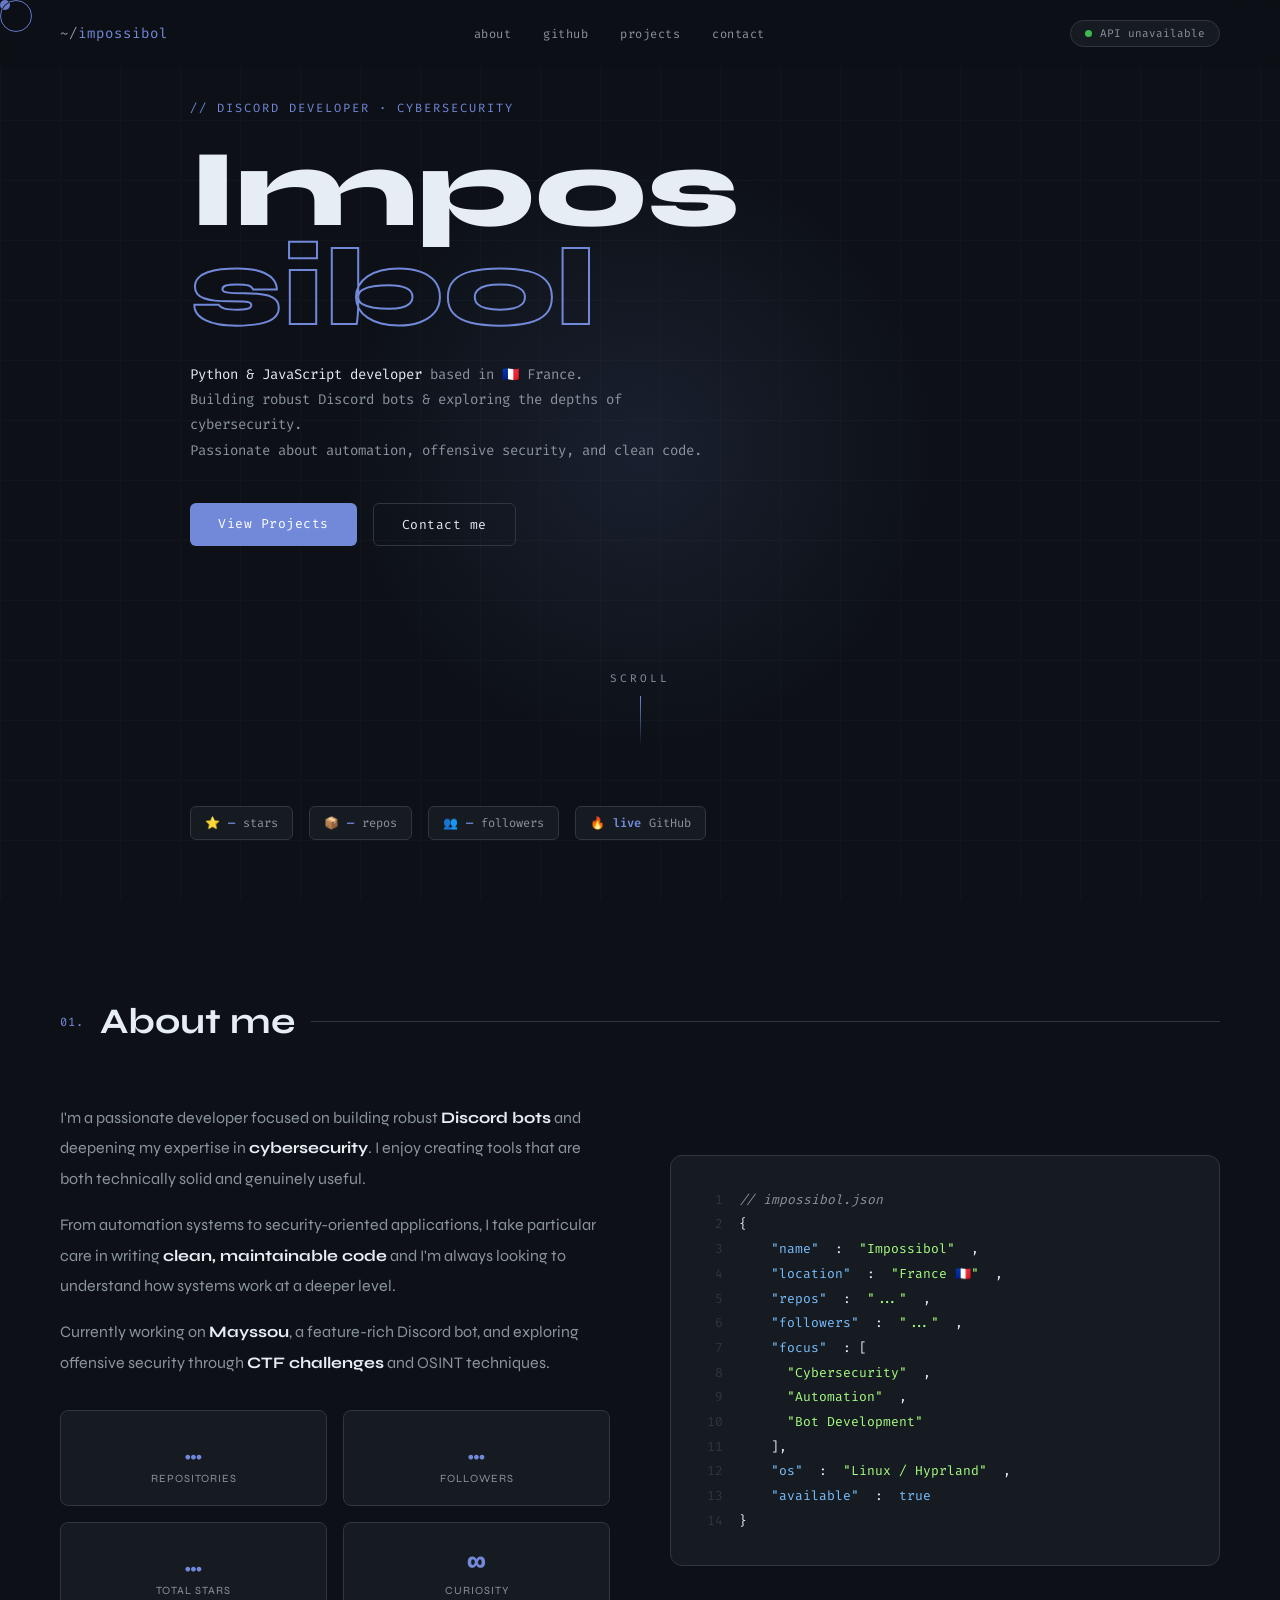
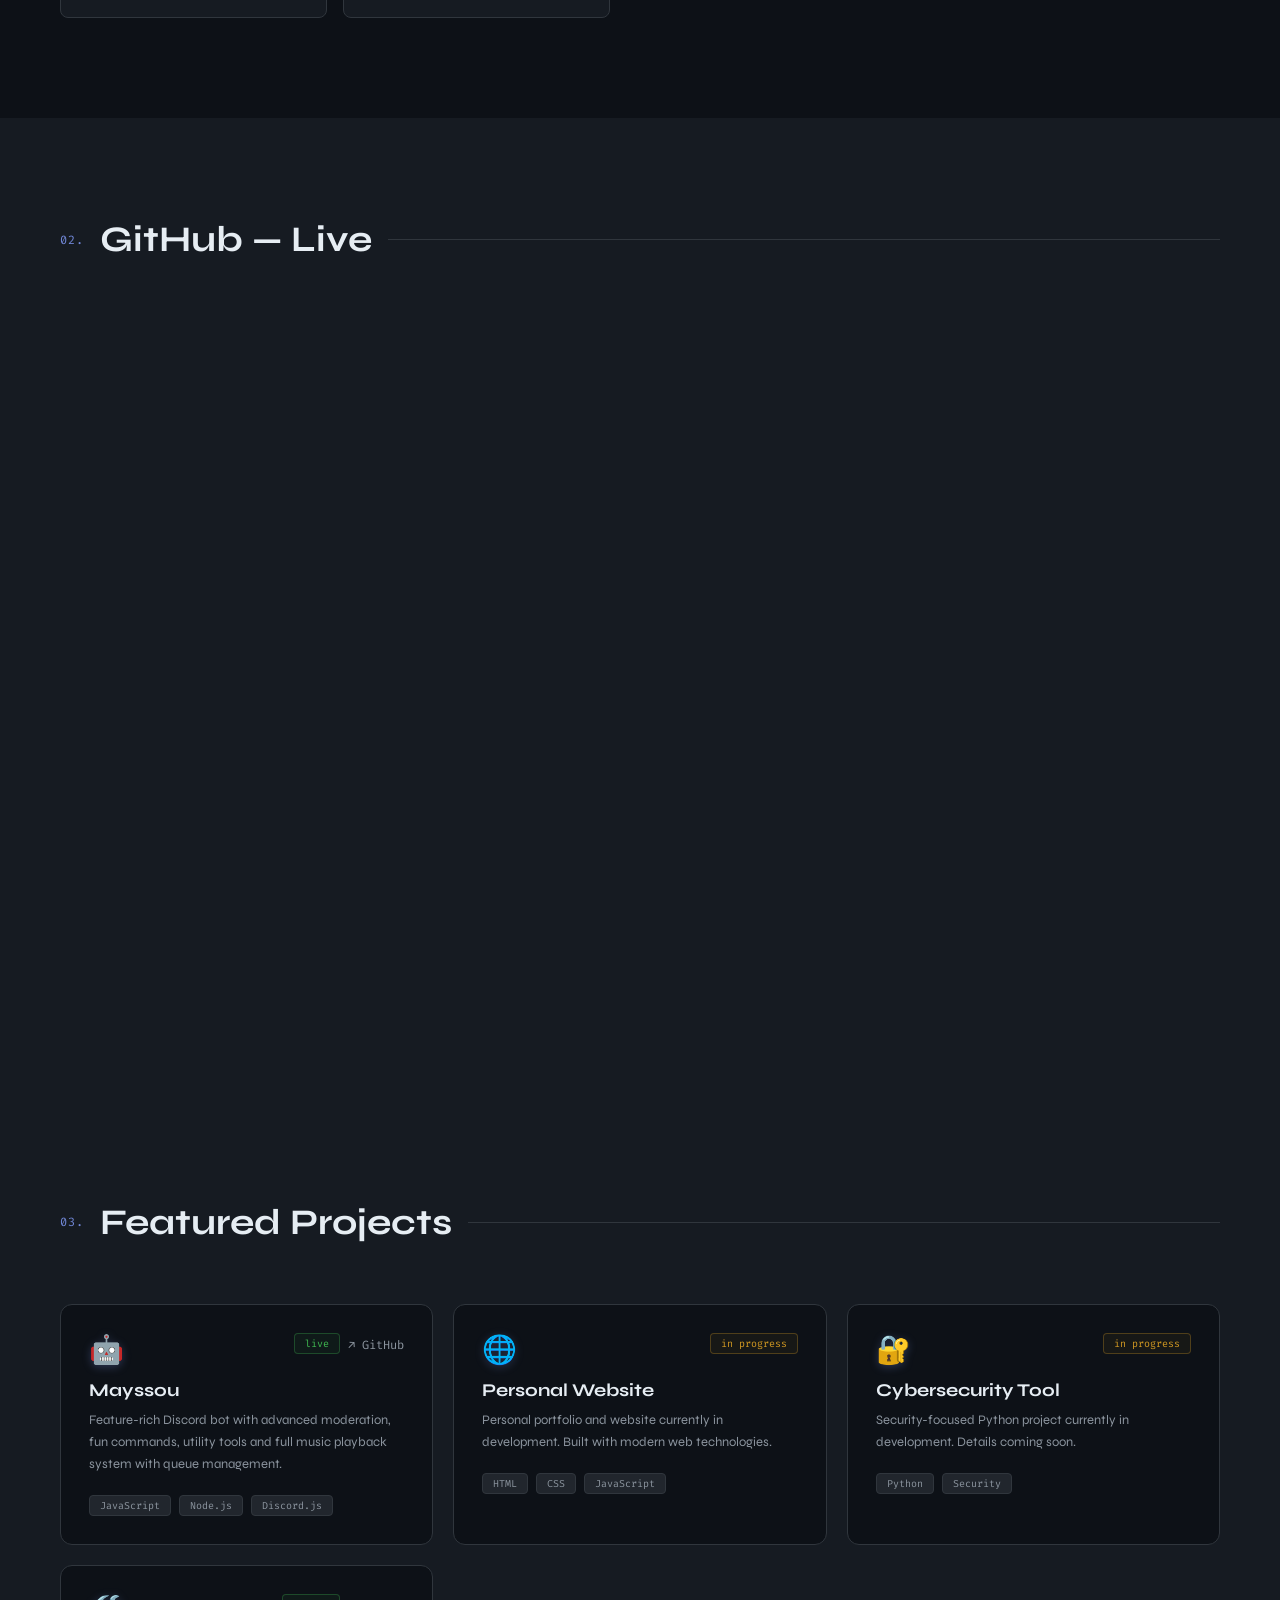
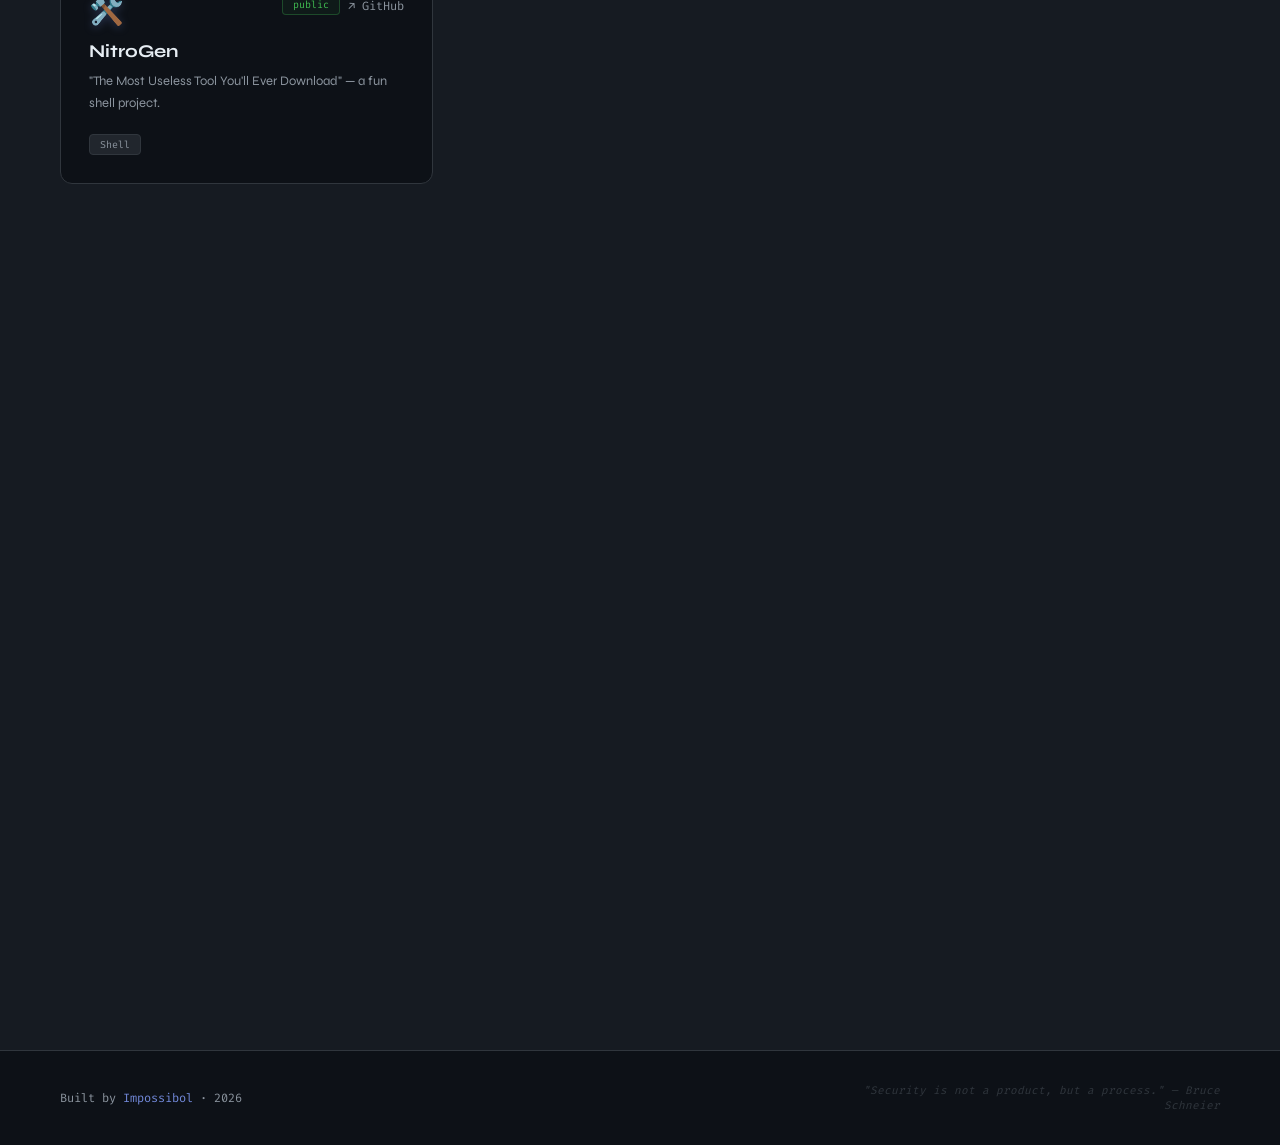
==== commit 979540bd: "update" ====
--- a/index.html
+++ b/index.html
@@ -21,9 +21,7 @@
   <div class="nav-links" id="navLinks">
     <a href="#about">about</a>
     <a href="#github">github</a>
-    <a href="#skills">skills</a>
     <a href="#projects">projects</a>
-    <a href="#build">build</a>
     <a href="#contact">contact</a>
   </div>
   <div class="gh-status" id="nav-gh-status" aria-live="polite">
@@ -171,49 +169,9 @@
   </div>
 </section>
 
-<section id="skills">
+<section id="projects">
   <div class="section-header reveal">
     <span class="section-num">03.</span>
-    <h2 class="section-title">Languages & Tools</h2>
-    <div class="section-line"></div>
-  </div>
-  <div class="skills-grid reveal" id="skills-grid">
-    <!-- Les badges de langages seront injectés dynamiquement depuis GitHub -->
-    <div class="skill-badge"><span class="skill-icon">🎮</span><span class="skill-name">Discord.py</span></div>
-    <div class="skill-badge"><span class="skill-icon">📦</span><span class="skill-name">Git</span></div>
-    <div class="skill-badge"><span class="skill-icon">🐧</span><span class="skill-name">Linux</span></div>
-    <div class="skill-badge"><span class="skill-icon">🔓</span><span class="skill-name">Kali Linux</span></div>
-    <div class="skill-badge"><span class="skill-icon">🗄️</span><span class="skill-name">SQL</span></div>
-    <div class="skill-badge"><span class="skill-icon">🌐</span><span class="skill-name">Wireshark</span></div>
-    <div class="skill-badge"><span class="skill-icon">🔥</span><span class="skill-name">Burp Suite</span></div>
-    <div class="skill-badge"><span class="skill-icon">🧅</span><span class="skill-name">Tor</span></div>
-    <div class="skill-badge"><span class="skill-icon">💻</span><span class="skill-name">VS Code</span></div>
-  </div>
-  <div class="skills-categories reveal">
-    <div class="skill-cat">
-      <div class="skill-cat-title">// Development</div>
-      <div class="skill-cat-items">
-        <div class="skill-item"><span class="skill-item-name">Python</span></div>
-        <div class="skill-item"><span class="skill-item-name">JavaScript</span></div>
-        <div class="skill-item"><span class="skill-item-name">Node.js</span></div>
-        <div class="skill-item"><span class="skill-item-name">SQL</span></div>
-      </div>
-    </div>
-    <div class="skill-cat">
-      <div class="skill-cat-title">// Cybersecurity</div>
-      <div class="skill-cat-items">
-        <div class="skill-item"><span class="skill-item-name">OSINT</span></div>
-        <div class="skill-item"><span class="skill-item-name">Wireshark</span></div>
-        <div class="skill-item"><span class="skill-item-name">Burp Suite</span></div>
-        <div class="skill-item"><span class="skill-item-name">Kali Linux</span></div>
-      </div>
-    </div>
-  </div>
-</section>
-
-<section id="projects">
-  <div class="section-header reveal">
-    <span class="section-num">04.</span>
     <h2 class="section-title">Featured Projects</h2>
     <div class="section-line"></div>
   </div>
@@ -260,20 +218,6 @@
       <div class="project-desc">"The Most Useless Tool You'll Ever Download" — a fun shell project.</div>
       <div class="project-tags"><span class="tag">Shell</span></div>
     </div>
-  </div>
-</section>
-
-<section id="build">
-  <div class="section-header reveal">
-    <span class="section-num">05.</span>
-    <h2 class="section-title">My Build</h2>
-    <div class="section-line"></div>
-  </div>
-  <div class="build-grid reveal">
-    <div class="build-card"><span class="build-icon">🐧</span><div class="build-info"><div class="build-label">OS</div><div class="build-value">Linux · Hyprland</div></div></div>
-    <div class="build-card"><span class="build-icon">🔵</span><div class="build-info"><div class="build-label">CPU</div><div class="build-value">Intel I5-14400F</div></div></div>
-    <div class="build-card"><span class="build-icon">🟢</span><div class="build-info"><div class="build-label">GPU</div><div class="build-value">NVIDIA GTX 1050</div></div></div>
-    <div class="build-card"><span class="build-icon">💾</span><div class="build-info"><div class="build-label">RAM</div><div class="build-value">16GB DDR4</div></div></div>
   </div>
 </section>
 
--- a/style.css
+++ b/style.css
@@ -428,27 +428,6 @@
   padding: 3px 10px; cursor: pointer; transition: all .2s;
 }
 .refresh-btn:hover { border-color: var(--accent); color: var(--accent); }
-
-/* SKILLS */
-#skills { background: var(--bg); }
-.skills-grid { display: grid; grid-template-columns: repeat(auto-fill, minmax(140px, 1fr)); gap: 12px; }
-.skill-badge {
-  background: var(--bg2); border: 1px solid var(--border); border-radius: 8px;
-  padding: 16px 12px; display: flex; flex-direction: column;
-  align-items: center; gap: 10px; transition: all .2s; cursor: default;
-}
-.skill-badge:hover { border-color: var(--accent); transform: translateY(-4px); background: rgba(114,137,218,.05); }
-.skill-icon { font-size: 24px; }
-.skill-name { font-family: 'Fira Code', monospace; font-size: 11px; color: var(--muted); text-align: center; }
-.skill-badge:hover .skill-name { color: var(--text); }
-.skills-categories { display: grid; grid-template-columns: 1fr 1fr; gap: 24px; margin-top: 40px; }
-.skill-cat { background: var(--bg2); border: 1px solid var(--border); border-radius: 8px; padding: 24px; }
-.skill-cat-title { font-family: 'Fira Code', monospace; font-size: 11px; color: var(--accent); letter-spacing: 1px; text-transform: uppercase; margin-bottom: 16px; }
-.skill-cat-items { display: flex; flex-direction: column; gap: 12px; }
-.skill-item { display: flex; align-items: center; }
-.skill-item-name { font-size: 14px; color: var(--muted); font-family: 'Fira Code', monospace; transition: color .2s; }
-.skill-item-name::before { content: '→ '; color: var(--accent); }
-.skill-cat:hover .skill-item-name { color: var(--text); }
 
 /* PROJECTS */
 #projects { background: var(--bg2); }
@@ -477,18 +456,6 @@
 .status-live { color: var(--green); border-color: rgba(63,185,80,.3); background: rgba(63,185,80,.05); }
 .status-wip { color: var(--yellow); border-color: rgba(210,153,34,.3); background: rgba(210,153,34,.05); }
 
-/* BUILD */
-#build { background: var(--bg); }
-.build-grid { display: grid; grid-template-columns: repeat(auto-fill, minmax(200px, 1fr)); gap: 16px; }
-.build-card {
-  background: var(--bg2); border: 1px solid var(--border); border-radius: 10px;
-  padding: 24px; display: flex; align-items: center; gap: 16px; transition: all .2s;
-}
-.build-card:hover { border-color: var(--accent); transform: translateY(-2px); }
-.build-icon { font-size: 28px; min-width: 40px; text-align: center; }
-.build-label { font-family: 'Fira Code', monospace; font-size: 10px; color: var(--muted); text-transform: uppercase; letter-spacing: 1px; }
-.build-value { font-size: 15px; font-weight: 600; margin-top: 2px; }
-
 /* CONTACT */
 #contact { background: var(--bg2); }
 .contact-wrap { max-width: 600px; margin: 0 auto; text-align: center; }
@@ -558,7 +525,18 @@
 .reveal { opacity: 0; transform: translateY(30px); transition: all .7s ease; }
 .reveal.visible { opacity: 1; transform: translateY(0); }
 
-/* MOBILE */
+/* RESPONSIVE */
+@media (max-width: 1024px) {
+  nav { padding: 20px 40px; }
+  section { padding: 80px 40px; }
+  .about-grid { gap: 40px; }
+  .github-dashboard { grid-template-columns: 1fr; }
+  .gh-repos-grid { grid-template-columns: repeat(auto-fill, minmax(250px, 1fr)); }
+  .hero-name { font-size: clamp(50px, 8vw, 80px); }
+  .hero-content { max-width: 100%; }
+  .projects-grid { grid-template-columns: repeat(auto-fill, minmax(280px, 1fr)); }
+}
+
 @media (max-width: 768px) {
   nav { padding: 16px 24px; }
   .mobile-menu-toggle { display: block; }
@@ -579,14 +557,32 @@
   section { padding: 60px 24px; }
   #hero { padding: 0 24px; }
   .hero-content { padding: 100px 0 40px; min-height: auto; }
-  .hero-name { font-size: 52px; }
-  .hero-scroll { margin-top: 60px; margin-bottom: 0; }
+  .hero-name { font-size: clamp(40px, 10vw, 60px); }
+  .hero-scroll { margin-top: 40px; margin-bottom: 0; }
   .scroll-line { height: 40px; }
-  .about-grid { grid-template-columns: 1fr; }
-  .skills-categories { grid-template-columns: 1fr; }
+  .about-grid { grid-template-columns: 1fr; gap: 30px; }
+  .about-stats { grid-template-columns: 1fr 1fr; }
   .github-dashboard { grid-template-columns: 1fr; }
   .gh-repos-card { grid-column: 1; }
-  .gh-activity-card { grid-column: 1; }
-  footer { flex-direction: column; gap: 12px; text-align: center; }
-  .footer-quote { text-align: center; }
+  .gh-activity-card { grid-column: 1; overflow-x: auto; }
+  .gh-profile-meta { flex-direction: column; gap: 10px; }
+  .gh-stats-row { grid-template-columns: 1fr; gap: 8px; }
+  footer { flex-direction: column; gap: 16px; text-align: center; }
+  .footer-quote { text-align: center; max-width: 100%; }
+  .section-title { font-size: 28px; }
+  .hero-btns { flex-direction: column; width: 100%; }
+  .btn-primary, .btn-secondary { width: 100%; text-align: center; }
+  .contact-form input, .contact-form textarea { max-width: 100%; }
+  .gh-profile-top { flex-direction: column; align-items: flex-start; }
+}
+
+@media (max-width: 480px) {
+  .hero-name { font-size: 40px; }
+  .section-title { font-size: 24px; }
+  .about-stats { grid-template-columns: 1fr; }
+  .contact-links { flex-direction: column; width: 100%; }
+  .contact-link { justify-content: center; width: 100%; }
+  .gh-repos-grid { grid-template-columns: 1fr; }
+  .hero-github-live { flex-direction: column; }
+  .gh-mini-stat { justify-content: center; width: 100%; }
 }
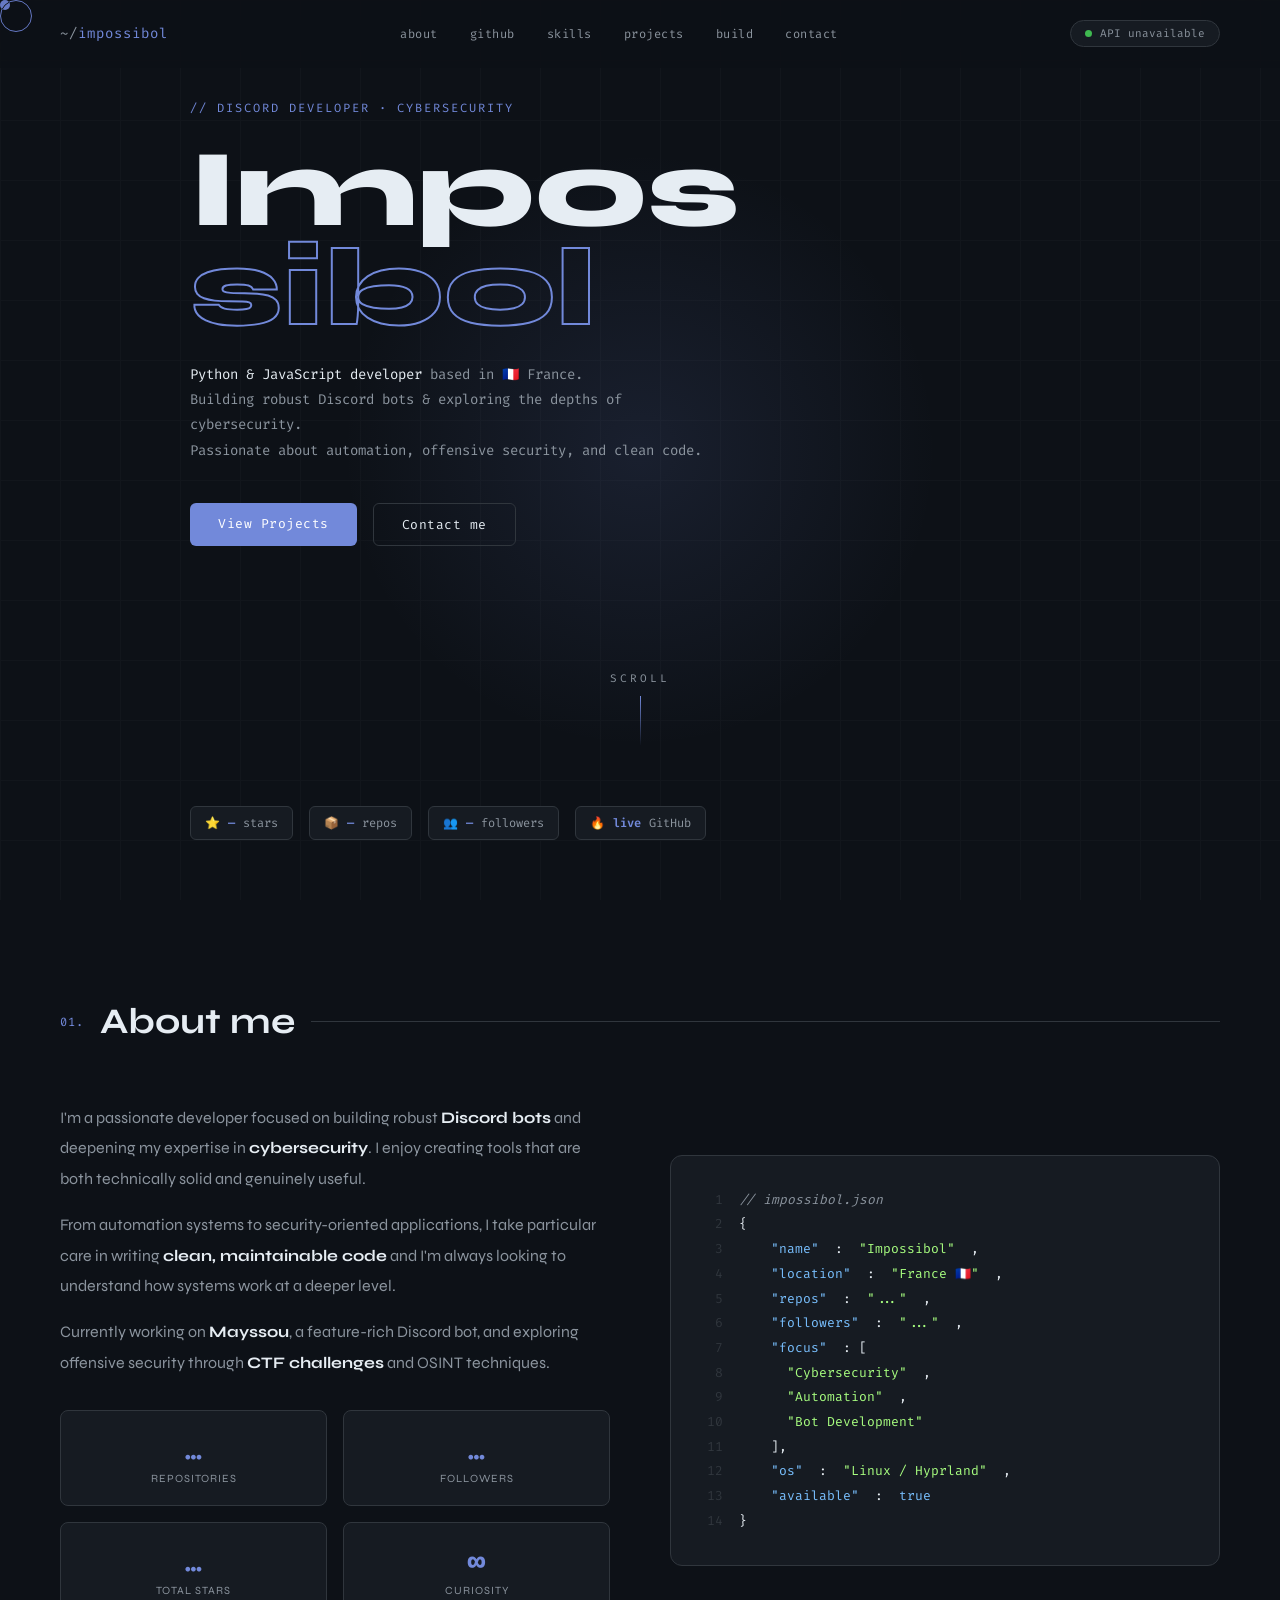
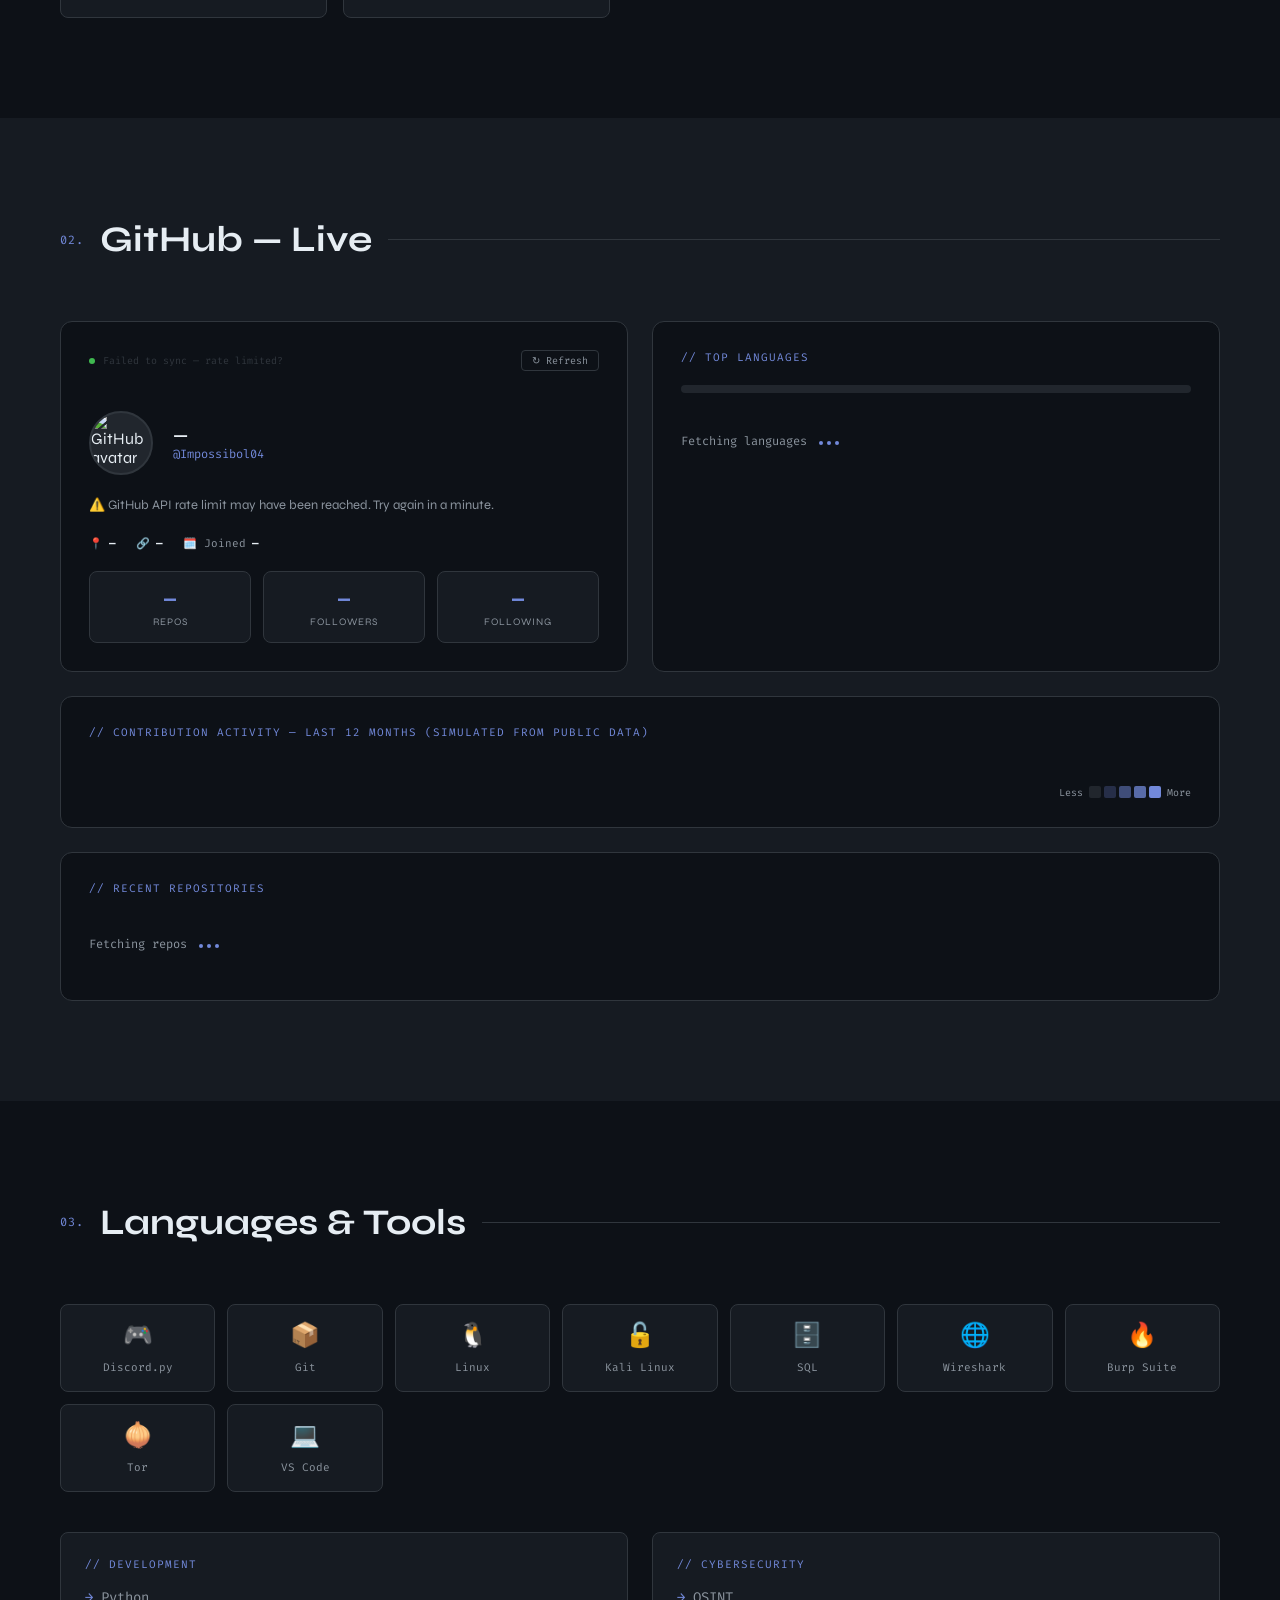
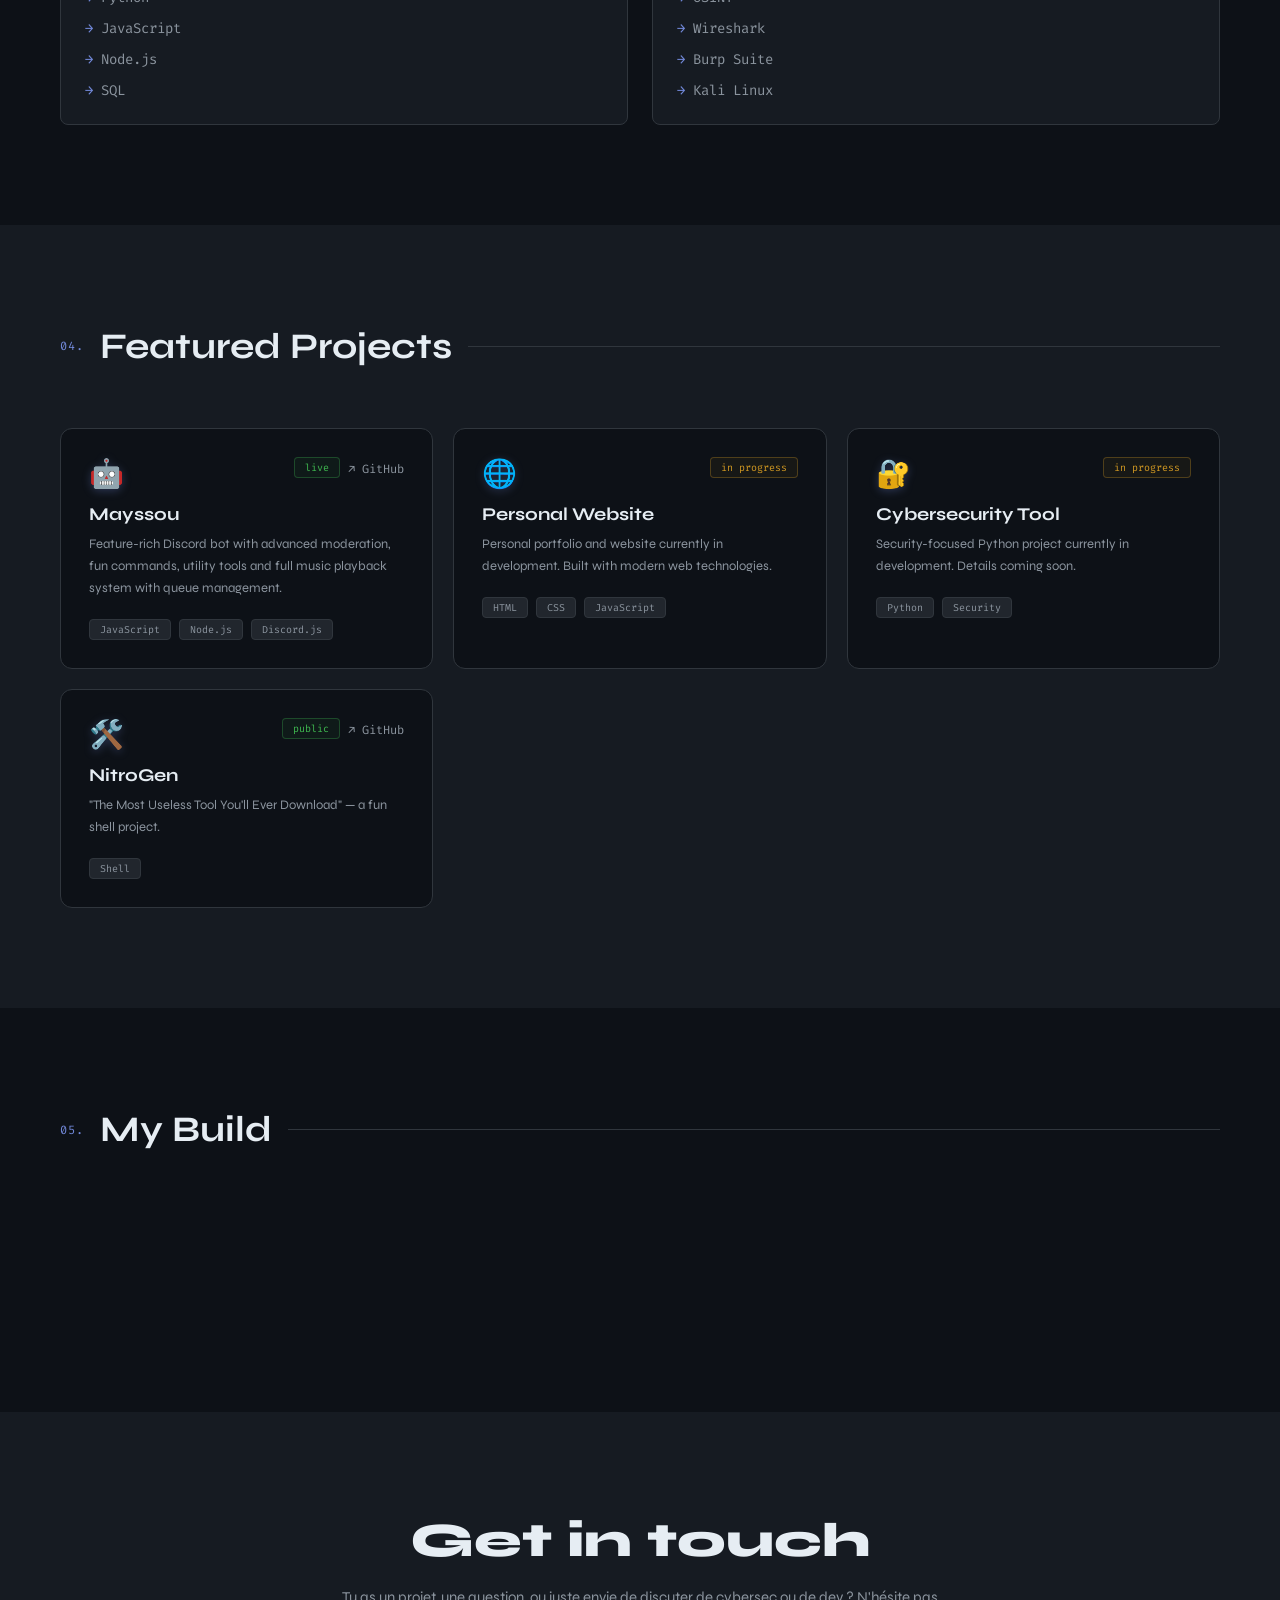
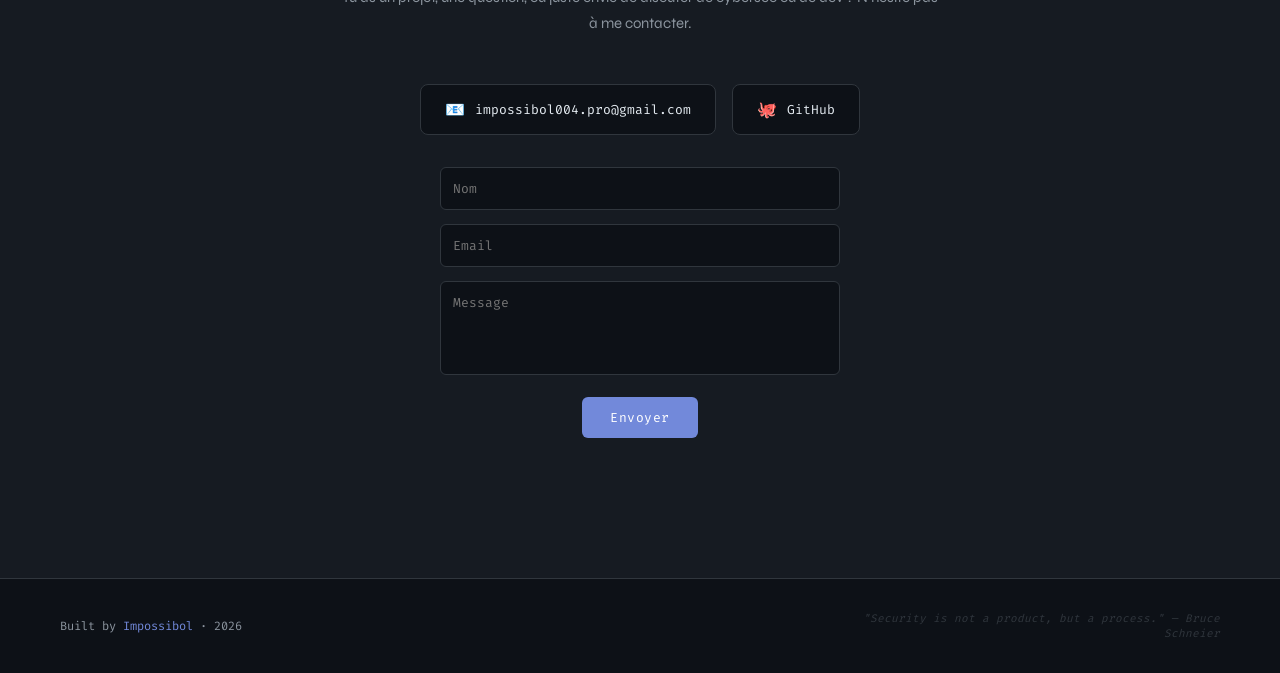
==== commit 2e00ff62: "'discord'" ====
--- a/index.html
+++ b/index.html
@@ -21,7 +21,9 @@
   <div class="nav-links" id="navLinks">
     <a href="#about">about</a>
     <a href="#github">github</a>
+    <a href="#skills">skills</a>
     <a href="#projects">projects</a>
+    <a href="#build">build</a>
     <a href="#contact">contact</a>
   </div>
   <div class="gh-status" id="nav-gh-status" aria-live="polite">
@@ -169,9 +171,49 @@
   </div>
 </section>
 
+<section id="skills">
+  <div class="section-header reveal">
+    <span class="section-num">03.</span>
+    <h2 class="section-title">Languages & Tools</h2>
+    <div class="section-line"></div>
+  </div>
+  <div class="skills-grid reveal" id="skills-grid">
+    <!-- Les badges de langages seront injectés dynamiquement depuis GitHub -->
+    <div class="skill-badge"><span class="skill-icon">🎮</span><span class="skill-name">Discord.py</span></div>
+    <div class="skill-badge"><span class="skill-icon">📦</span><span class="skill-name">Git</span></div>
+    <div class="skill-badge"><span class="skill-icon">🐧</span><span class="skill-name">Linux</span></div>
+    <div class="skill-badge"><span class="skill-icon">🔓</span><span class="skill-name">Kali Linux</span></div>
+    <div class="skill-badge"><span class="skill-icon">🗄️</span><span class="skill-name">SQL</span></div>
+    <div class="skill-badge"><span class="skill-icon">🌐</span><span class="skill-name">Wireshark</span></div>
+    <div class="skill-badge"><span class="skill-icon">🔥</span><span class="skill-name">Burp Suite</span></div>
+    <div class="skill-badge"><span class="skill-icon">🧅</span><span class="skill-name">Tor</span></div>
+    <div class="skill-badge"><span class="skill-icon">💻</span><span class="skill-name">VS Code</span></div>
+  </div>
+  <div class="skills-categories reveal">
+    <div class="skill-cat">
+      <div class="skill-cat-title">// Development</div>
+      <div class="skill-cat-items">
+        <div class="skill-item"><span class="skill-item-name">Python</span></div>
+        <div class="skill-item"><span class="skill-item-name">JavaScript</span></div>
+        <div class="skill-item"><span class="skill-item-name">Node.js</span></div>
+        <div class="skill-item"><span class="skill-item-name">SQL</span></div>
+      </div>
+    </div>
+    <div class="skill-cat">
+      <div class="skill-cat-title">// Cybersecurity</div>
+      <div class="skill-cat-items">
+        <div class="skill-item"><span class="skill-item-name">OSINT</span></div>
+        <div class="skill-item"><span class="skill-item-name">Wireshark</span></div>
+        <div class="skill-item"><span class="skill-item-name">Burp Suite</span></div>
+        <div class="skill-item"><span class="skill-item-name">Kali Linux</span></div>
+      </div>
+    </div>
+  </div>
+</section>
+
 <section id="projects">
   <div class="section-header reveal">
-    <span class="section-num">03.</span>
+    <span class="section-num">04.</span>
     <h2 class="section-title">Featured Projects</h2>
     <div class="section-line"></div>
   </div>
@@ -221,6 +263,20 @@
   </div>
 </section>
 
+<section id="build">
+  <div class="section-header reveal">
+    <span class="section-num">05.</span>
+    <h2 class="section-title">My Build</h2>
+    <div class="section-line"></div>
+  </div>
+  <div class="build-grid reveal">
+    <div class="build-card"><span class="build-icon">🐧</span><div class="build-info"><div class="build-label">OS</div><div class="build-value">Linux · Hyprland</div></div></div>
+    <div class="build-card"><span class="build-icon">🔵</span><div class="build-info"><div class="build-label">CPU</div><div class="build-value">Intel I5-14400F</div></div></div>
+    <div class="build-card"><span class="build-icon">🟢</span><div class="build-info"><div class="build-label">GPU</div><div class="build-value">NVIDIA GTX 1050</div></div></div>
+    <div class="build-card"><span class="build-icon">💾</span><div class="build-info"><div class="build-label">RAM</div><div class="build-value">16GB DDR4</div></div></div>
+  </div>
+</section>
+
 <section id="contact">
   <div class="contact-wrap reveal">
     <div class="contact-title">Get in touch</div>
@@ -246,4 +302,4 @@
 
 <script src="script.js"></script>
 </body>
-</html>
+</html>
--- a/style.css
+++ b/style.css
@@ -428,6 +428,27 @@
   padding: 3px 10px; cursor: pointer; transition: all .2s;
 }
 .refresh-btn:hover { border-color: var(--accent); color: var(--accent); }
+
+/* SKILLS */
+#skills { background: var(--bg); }
+.skills-grid { display: grid; grid-template-columns: repeat(auto-fill, minmax(140px, 1fr)); gap: 12px; }
+.skill-badge {
+  background: var(--bg2); border: 1px solid var(--border); border-radius: 8px;
+  padding: 16px 12px; display: flex; flex-direction: column;
+  align-items: center; gap: 10px; transition: all .2s; cursor: default;
+}
+.skill-badge:hover { border-color: var(--accent); transform: translateY(-4px); background: rgba(114,137,218,.05); }
+.skill-icon { font-size: 24px; }
+.skill-name { font-family: 'Fira Code', monospace; font-size: 11px; color: var(--muted); text-align: center; }
+.skill-badge:hover .skill-name { color: var(--text); }
+.skills-categories { display: grid; grid-template-columns: 1fr 1fr; gap: 24px; margin-top: 40px; }
+.skill-cat { background: var(--bg2); border: 1px solid var(--border); border-radius: 8px; padding: 24px; }
+.skill-cat-title { font-family: 'Fira Code', monospace; font-size: 11px; color: var(--accent); letter-spacing: 1px; text-transform: uppercase; margin-bottom: 16px; }
+.skill-cat-items { display: flex; flex-direction: column; gap: 12px; }
+.skill-item { display: flex; align-items: center; }
+.skill-item-name { font-size: 14px; color: var(--muted); font-family: 'Fira Code', monospace; transition: color .2s; }
+.skill-item-name::before { content: '→ '; color: var(--accent); }
+.skill-cat:hover .skill-item-name { color: var(--text); }
 
 /* PROJECTS */
 #projects { background: var(--bg2); }
@@ -456,6 +477,18 @@
 .status-live { color: var(--green); border-color: rgba(63,185,80,.3); background: rgba(63,185,80,.05); }
 .status-wip { color: var(--yellow); border-color: rgba(210,153,34,.3); background: rgba(210,153,34,.05); }
 
+/* BUILD */
+#build { background: var(--bg); }
+.build-grid { display: grid; grid-template-columns: repeat(auto-fill, minmax(200px, 1fr)); gap: 16px; }
+.build-card {
+  background: var(--bg2); border: 1px solid var(--border); border-radius: 10px;
+  padding: 24px; display: flex; align-items: center; gap: 16px; transition: all .2s;
+}
+.build-card:hover { border-color: var(--accent); transform: translateY(-2px); }
+.build-icon { font-size: 28px; min-width: 40px; text-align: center; }
+.build-label { font-family: 'Fira Code', monospace; font-size: 10px; color: var(--muted); text-transform: uppercase; letter-spacing: 1px; }
+.build-value { font-size: 15px; font-weight: 600; margin-top: 2px; }
+
 /* CONTACT */
 #contact { background: var(--bg2); }
 .contact-wrap { max-width: 600px; margin: 0 auto; text-align: center; }
@@ -525,18 +558,7 @@
 .reveal { opacity: 0; transform: translateY(30px); transition: all .7s ease; }
 .reveal.visible { opacity: 1; transform: translateY(0); }
 
-/* RESPONSIVE */
-@media (max-width: 1024px) {
-  nav { padding: 20px 40px; }
-  section { padding: 80px 40px; }
-  .about-grid { gap: 40px; }
-  .github-dashboard { grid-template-columns: 1fr; }
-  .gh-repos-grid { grid-template-columns: repeat(auto-fill, minmax(250px, 1fr)); }
-  .hero-name { font-size: clamp(50px, 8vw, 80px); }
-  .hero-content { max-width: 100%; }
-  .projects-grid { grid-template-columns: repeat(auto-fill, minmax(280px, 1fr)); }
-}
-
+/* MOBILE */
 @media (max-width: 768px) {
   nav { padding: 16px 24px; }
   .mobile-menu-toggle { display: block; }
@@ -557,32 +579,14 @@
   section { padding: 60px 24px; }
   #hero { padding: 0 24px; }
   .hero-content { padding: 100px 0 40px; min-height: auto; }
-  .hero-name { font-size: clamp(40px, 10vw, 60px); }
-  .hero-scroll { margin-top: 40px; margin-bottom: 0; }
+  .hero-name { font-size: 52px; }
+  .hero-scroll { margin-top: 60px; margin-bottom: 0; }
   .scroll-line { height: 40px; }
-  .about-grid { grid-template-columns: 1fr; gap: 30px; }
-  .about-stats { grid-template-columns: 1fr 1fr; }
+  .about-grid { grid-template-columns: 1fr; }
+  .skills-categories { grid-template-columns: 1fr; }
   .github-dashboard { grid-template-columns: 1fr; }
   .gh-repos-card { grid-column: 1; }
-  .gh-activity-card { grid-column: 1; overflow-x: auto; }
-  .gh-profile-meta { flex-direction: column; gap: 10px; }
-  .gh-stats-row { grid-template-columns: 1fr; gap: 8px; }
-  footer { flex-direction: column; gap: 16px; text-align: center; }
-  .footer-quote { text-align: center; max-width: 100%; }
-  .section-title { font-size: 28px; }
-  .hero-btns { flex-direction: column; width: 100%; }
-  .btn-primary, .btn-secondary { width: 100%; text-align: center; }
-  .contact-form input, .contact-form textarea { max-width: 100%; }
-  .gh-profile-top { flex-direction: column; align-items: flex-start; }
-}
-
-@media (max-width: 480px) {
-  .hero-name { font-size: 40px; }
-  .section-title { font-size: 24px; }
-  .about-stats { grid-template-columns: 1fr; }
-  .contact-links { flex-direction: column; width: 100%; }
-  .contact-link { justify-content: center; width: 100%; }
-  .gh-repos-grid { grid-template-columns: 1fr; }
-  .hero-github-live { flex-direction: column; }
-  .gh-mini-stat { justify-content: center; width: 100%; }
+  .gh-activity-card { grid-column: 1; }
+  footer { flex-direction: column; gap: 12px; text-align: center; }
+  .footer-quote { text-align: center; }
 }
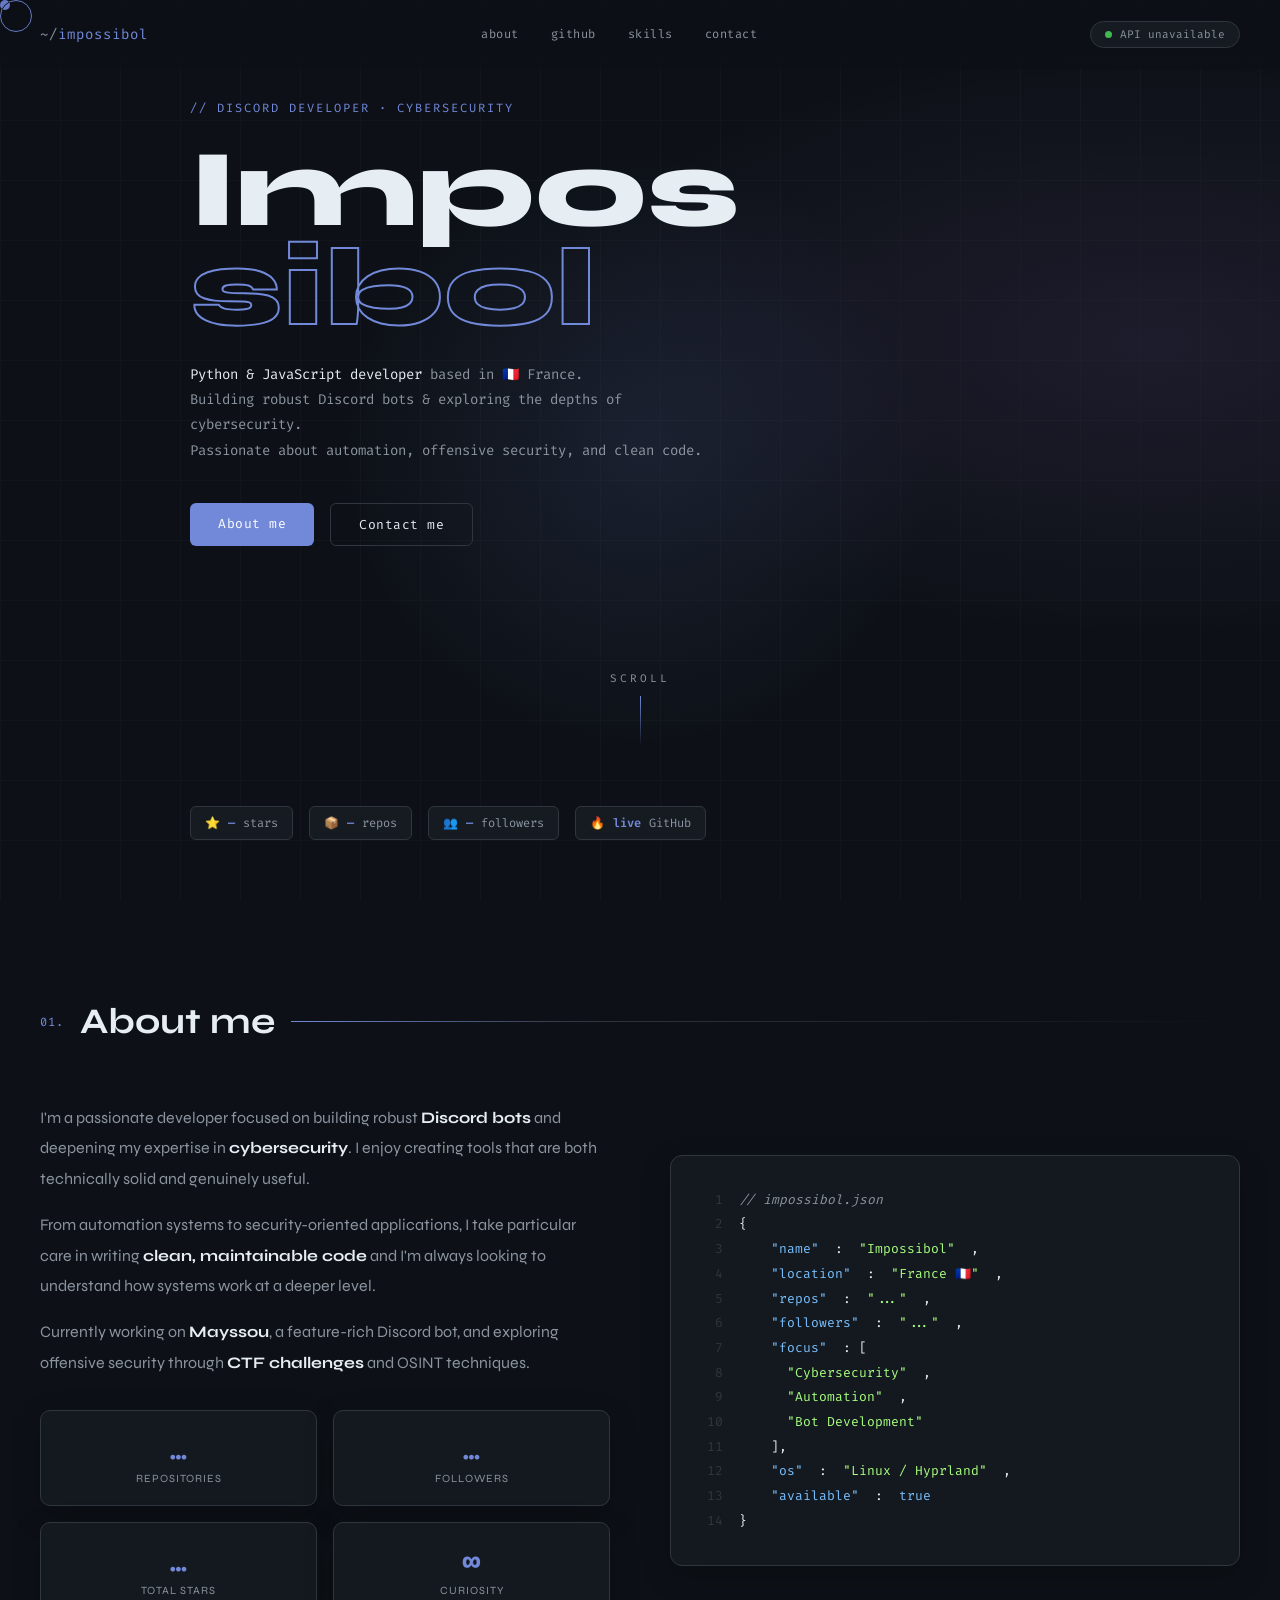
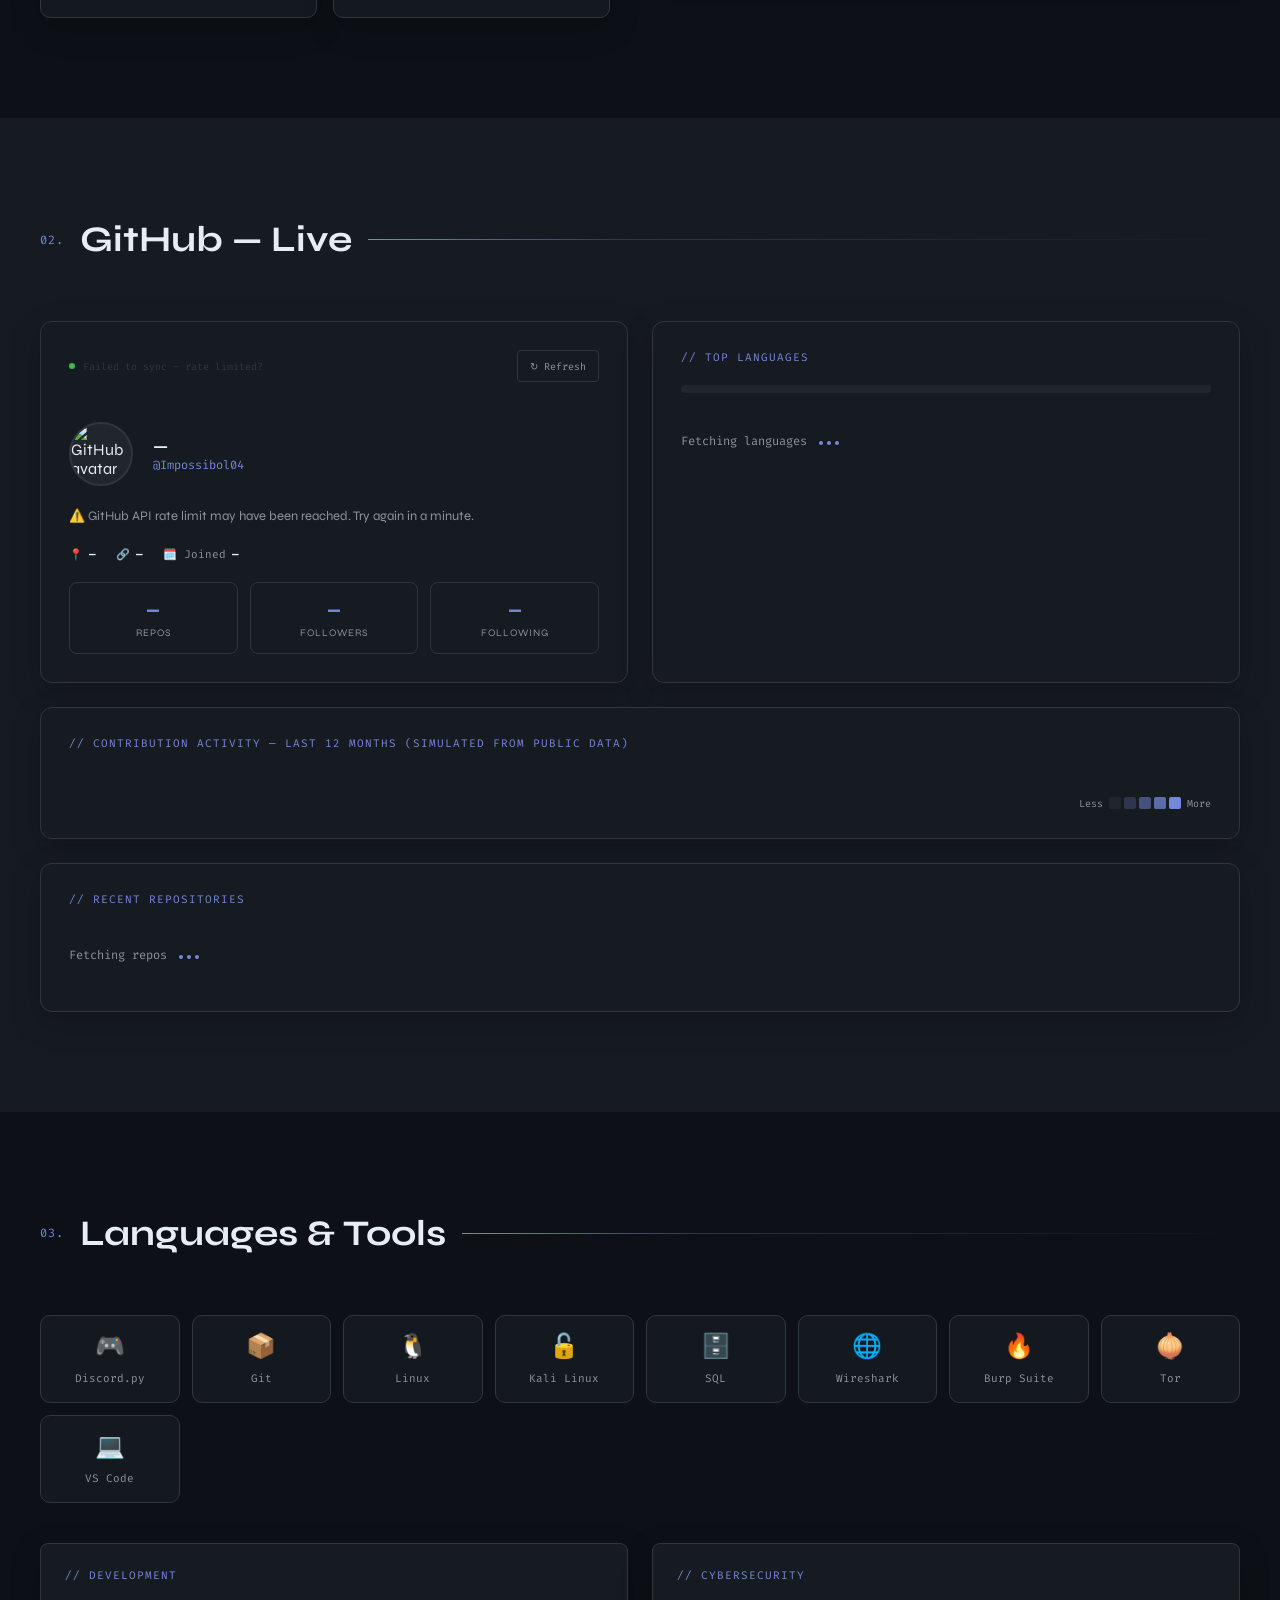
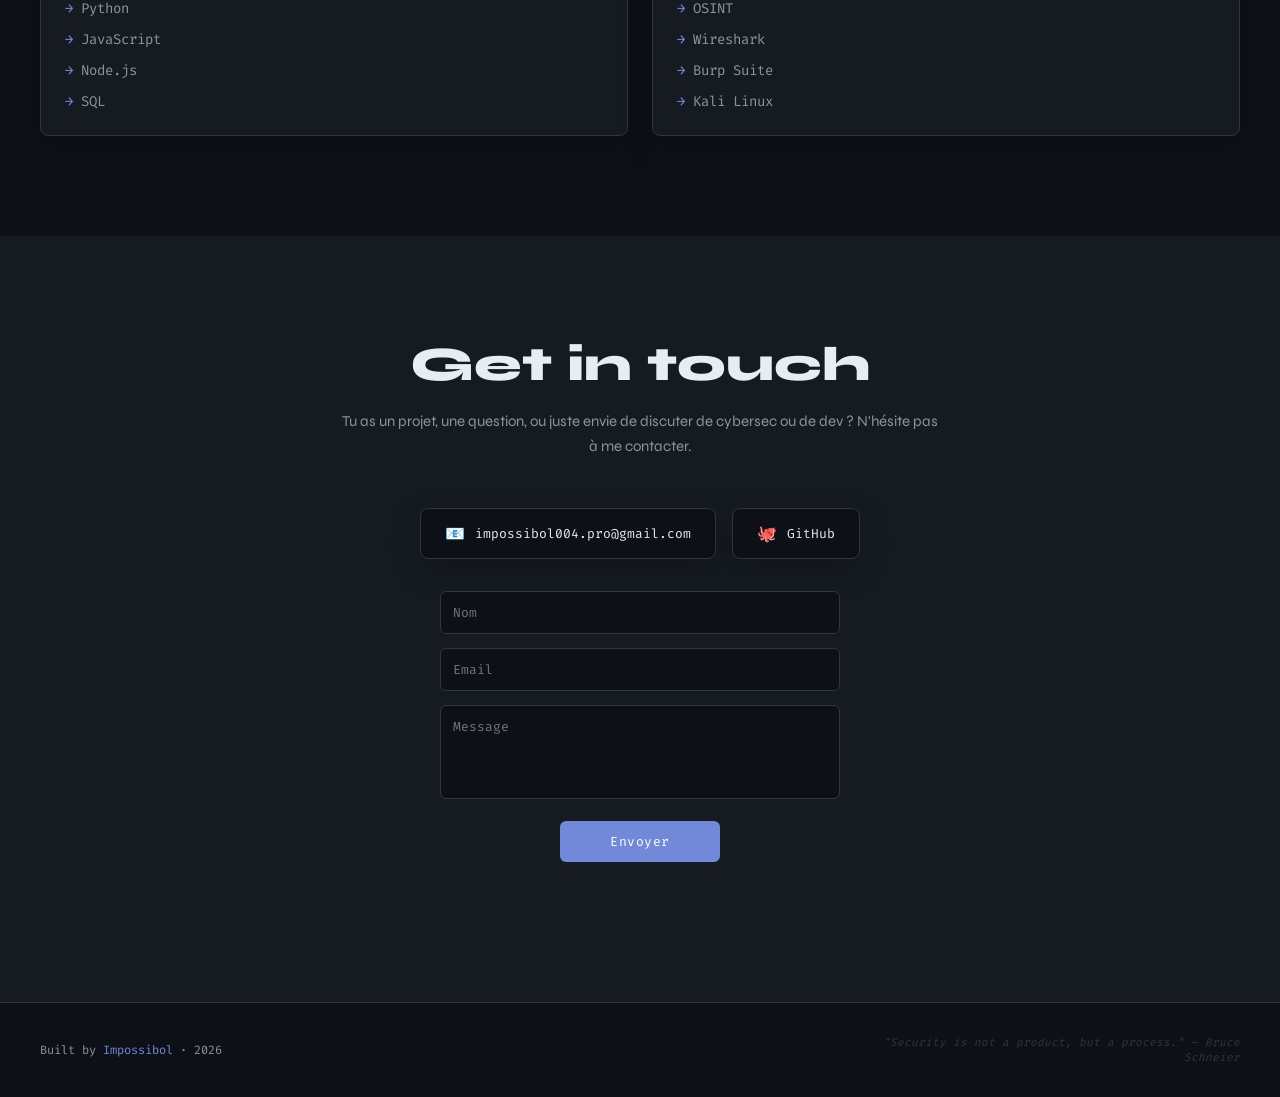
==== commit 20a1c0e5: "update" ====
--- a/index.html
+++ b/index.html
@@ -22,8 +22,6 @@
     <a href="#about">about</a>
     <a href="#github">github</a>
     <a href="#skills">skills</a>
-    <a href="#projects">projects</a>
-    <a href="#build">build</a>
     <a href="#contact">contact</a>
   </div>
   <div class="gh-status" id="nav-gh-status" aria-live="polite">
@@ -47,7 +45,7 @@
       Passionate about automation, offensive security, and clean code.
     </p>
     <div class="hero-btns">
-      <a href="#projects" class="btn-primary">View Projects</a>
+      <a href="#about" class="btn-primary">About me</a>
       <a href="#contact" class="btn-secondary">Contact me</a>
     </div>
     <!-- Scroll indicator intégré dans le flux -->
@@ -211,72 +209,6 @@
   </div>
 </section>
 
-<section id="projects">
-  <div class="section-header reveal">
-    <span class="section-num">04.</span>
-    <h2 class="section-title">Featured Projects</h2>
-    <div class="section-line"></div>
-  </div>
-  <div class="projects-grid">
-    <div class="project-card reveal">
-      <div class="project-top">
-        <span class="project-icon">🤖</span>
-        <div class="project-top-right">
-          <span class="project-status status-live">live</span>
-          <div class="project-links"><a href="https://github.com/Impossibol04" target="_blank" rel="noopener">↗ GitHub</a></div>
-        </div>
-      </div>
-      <div class="project-name">Mayssou</div>
-      <div class="project-desc">Feature-rich Discord bot with advanced moderation, fun commands, utility tools and full music playback system with queue management.</div>
-      <div class="project-tags"><span class="tag">JavaScript</span><span class="tag">Node.js</span><span class="tag">Discord.js</span></div>
-    </div>
-    <div class="project-card reveal">
-      <div class="project-top">
-        <span class="project-icon">🌐</span>
-        <div class="project-top-right"><span class="project-status status-wip">in progress</span></div>
-      </div>
-      <div class="project-name">Personal Website</div>
-      <div class="project-desc">Personal portfolio and website currently in development. Built with modern web technologies.</div>
-      <div class="project-tags"><span class="tag">HTML</span><span class="tag">CSS</span><span class="tag">JavaScript</span></div>
-    </div>
-    <div class="project-card reveal">
-      <div class="project-top">
-        <span class="project-icon">🔐</span>
-        <div class="project-top-right"><span class="project-status status-wip">in progress</span></div>
-      </div>
-      <div class="project-name">Cybersecurity Tool</div>
-      <div class="project-desc">Security-focused Python project currently in development. Details coming soon.</div>
-      <div class="project-tags"><span class="tag">Python</span><span class="tag">Security</span></div>
-    </div>
-    <div class="project-card reveal">
-      <div class="project-top">
-        <span class="project-icon">🛠️</span>
-        <div class="project-top-right">
-          <span class="project-status status-live">public</span>
-          <div class="project-links"><a href="https://github.com/Impossibol04/NitroGen" target="_blank" rel="noopener">↗ GitHub</a></div>
-        </div>
-      </div>
-      <div class="project-name">NitroGen</div>
-      <div class="project-desc">"The Most Useless Tool You'll Ever Download" — a fun shell project.</div>
-      <div class="project-tags"><span class="tag">Shell</span></div>
-    </div>
-  </div>
-</section>
-
-<section id="build">
-  <div class="section-header reveal">
-    <span class="section-num">05.</span>
-    <h2 class="section-title">My Build</h2>
-    <div class="section-line"></div>
-  </div>
-  <div class="build-grid reveal">
-    <div class="build-card"><span class="build-icon">🐧</span><div class="build-info"><div class="build-label">OS</div><div class="build-value">Linux · Hyprland</div></div></div>
-    <div class="build-card"><span class="build-icon">🔵</span><div class="build-info"><div class="build-label">CPU</div><div class="build-value">Intel I5-14400F</div></div></div>
-    <div class="build-card"><span class="build-icon">🟢</span><div class="build-info"><div class="build-label">GPU</div><div class="build-value">NVIDIA GTX 1050</div></div></div>
-    <div class="build-card"><span class="build-icon">💾</span><div class="build-info"><div class="build-label">RAM</div><div class="build-value">16GB DDR4</div></div></div>
-  </div>
-</section>
-
 <section id="contact">
   <div class="contact-wrap reveal">
     <div class="contact-title">Get in touch</div>
--- a/style.css
+++ b/style.css
@@ -11,16 +11,29 @@
   --yellow: #d29922;
   --red: #f85149;
   --purple: #bc8cff;
+  --card-bg: rgba(22, 27, 34, 0.82);
+  --soft-shadow: 0 10px 30px rgba(0, 0, 0, 0.22);
+  --accent-glow: 0 0 0 1px rgba(114, 137, 218, 0.18), 0 0 24px rgba(114, 137, 218, 0.12);
 }
 
 * { margin: 0; padding: 0; box-sizing: border-box; }
 html { scroll-behavior: smooth; }
+html, body { width: 100%; max-width: 100%; }
 
 body {
   background: var(--bg);
   color: var(--text);
   font-family: 'Syne', sans-serif;
   overflow-x: hidden;
+  background-image:
+    radial-gradient(1200px 500px at 10% -15%, rgba(114, 137, 218, 0.12), transparent 65%),
+    radial-gradient(900px 420px at 90% 8%, rgba(188, 140, 255, 0.09), transparent 70%);
+}
+
+/* Media defaults */
+img, svg, video, canvas {
+  max-width: 100%;
+  height: auto;
 }
 
 /* Curseur personnalisé (désactivé sur tactile) */
@@ -58,7 +71,7 @@
   position: fixed;
   top: 0; left: 0; right: 0;
   z-index: 100;
-  padding: 20px 60px;
+  padding: 18px clamp(15px, 4vw, 40px);
   display: flex;
   justify-content: space-between;
   align-items: center;
@@ -68,6 +81,9 @@
   transition: border-color .3s;
 }
 nav.scrolled { border-color: var(--border); }
+.scrolled {
+  box-shadow: 0 8px 24px rgba(0, 0, 0, 0.22);
+}
 .nav-logo { font-family: 'Fira Code', monospace; font-size: 14px; color: var(--accent); letter-spacing: 1px; }
 .nav-logo span { color: var(--muted); }
 
@@ -76,13 +92,27 @@
   background: none;
   border: 1px solid var(--border);
   color: var(--text);
-  font-size: 24px;
-  padding: 4px 12px;
-  border-radius: 6px;
+  font-size: 28px;
+  min-width: 44px;
+  min-height: 44px;
+  border-radius: 8px;
   cursor: pointer;
+  transition: all .2s;
+}
+.mobile-menu-toggle:hover {
+  border-color: var(--accent);
+  color: var(--accent);
 }
 .nav-links { display: flex; gap: 32px; }
-.nav-links a { font-family: 'Fira Code', monospace; font-size: 12px; color: var(--muted); text-decoration: none; transition: color .2s; letter-spacing: .5px; }
+.nav-links a { 
+  font-family: 'Fira Code', monospace; 
+  font-size: 12px; 
+  color: var(--muted); 
+  text-decoration: none; 
+  transition: color .2s; 
+  letter-spacing: .5px;
+  padding: 8px 0;
+}
 .nav-links a:hover { color: var(--accent); }
 
 .gh-status {
@@ -111,12 +141,14 @@
 /* HERO */
 #hero {
   min-height: 100vh;
+  min-height: 100svh;
+  min-height: 100dvh;
   display: flex;
   align-items: center;
   justify-content: center;
   position: relative;
   overflow: hidden;
-  padding: 0 60px;
+  padding: 0 clamp(15px, 4vw, 40px);
 }
 .hero-grid {
   position: absolute; inset: 0;
@@ -140,6 +172,8 @@
   display: flex;
   flex-direction: column;
   min-height: 100vh;
+  min-height: 100svh;
+  min-height: 100dvh;
   justify-content: center;
   padding: 100px 0 60px;
 }
@@ -151,10 +185,11 @@
   opacity: 0; animation: fadeUp .6s .2s forwards;
 }
 .hero-name {
-  font-size: clamp(60px, 10vw, 110px);
+  font-size: clamp(48px, 12vw, 110px);
   font-weight: 800; line-height: .9;
   margin-bottom: 24px;
   opacity: 0; animation: fadeUp .6s .4s forwards;
+  word-break: break-word;
 }
 .hero-name .line1 { display: block; color: var(--text); }
 .hero-name .line2 { display: block; -webkit-text-stroke: 2px var(--accent); -webkit-text-fill-color: transparent; }
@@ -164,9 +199,9 @@
   opacity: 0; animation: fadeUp .6s .6s forwards;
 }
 .hero-desc .highlight { color: var(--text); }
-.hero-btns { display: flex; gap: 16px; opacity: 0; animation: fadeUp .6s .8s forwards; }
-
-/* SCROLL INDICATOR (corrigé) */
+.hero-btns { display: flex; gap: 16px; flex-wrap: wrap; opacity: 0; animation: fadeUp .6s .8s forwards; }
+
+/* SCROLL INDICATOR */
 .hero-scroll {
   display: flex;
   flex-direction: column;
@@ -236,6 +271,8 @@
   text-decoration: none;
   transition: all .2s; letter-spacing: .5px;
   cursor: pointer;
+  display: inline-block;
+  text-align: center;
 }
 .btn-primary:hover { background: var(--accent2); transform: translateY(-2px); }
 .btn-secondary {
@@ -245,15 +282,26 @@
   font-family: 'Fira Code', monospace; font-size: 13px;
   text-decoration: none; transition: all .2s; letter-spacing: .5px;
   cursor: pointer;
+  display: inline-block;
+  text-align: center;
 }
 .btn-secondary:hover { border-color: var(--accent); color: var(--accent); transform: translateY(-2px); }
 
 /* SECTIONS */
-section { padding: 100px 60px; }
-.section-header { display: flex; align-items: center; gap: 16px; margin-bottom: 60px; }
+section { padding: 100px clamp(15px, 4vw, 40px); }
+.section-header { display: flex; align-items: center; gap: 16px; margin-bottom: 60px; flex-wrap: wrap; }
 .section-num { font-family: 'Fira Code', monospace; font-size: 12px; color: var(--accent); letter-spacing: 1px; }
 .section-title { font-size: 36px; font-weight: 700; }
-.section-line { flex: 1; height: 1px; background: var(--border); }
+.section-line { flex: 1; height: 1px; background: linear-gradient(90deg, var(--accent), var(--border) 30%, transparent); min-width: 40px; }
+
+/* Keep content readable on wide screens */
+#about,
+#github,
+#skills,
+#contact {
+  max-width: 1280px;
+  margin: 0 auto;
+}
 
 /* ABOUT */
 #about { background: var(--bg); }
@@ -262,18 +310,21 @@
 .about-text p strong { color: var(--text); }
 .about-stats { display: grid; grid-template-columns: 1fr 1fr; gap: 16px; margin-top: 32px; }
 .stat-box {
-  background: var(--bg2); border: 1px solid var(--border); border-radius: 8px;
-  padding: 20px; text-align: center; transition: border-color .2s;
-}
-.stat-box:hover { border-color: var(--accent); }
+  background: var(--card-bg); border: 1px solid var(--border); border-radius: 10px;
+  padding: 20px; text-align: center; transition: border-color .2s, transform .2s ease, box-shadow .2s ease;
+  box-shadow: var(--soft-shadow);
+}
+.stat-box:hover { border-color: var(--accent); transform: translateY(-3px); box-shadow: var(--accent-glow); }
 .stat-num { font-size: 28px; font-weight: 700; color: var(--accent); font-family: 'Fira Code', monospace; }
 .stat-lbl { font-size: 11px; color: var(--muted); text-transform: uppercase; letter-spacing: 1px; margin-top: 4px; }
 
 .about-card {
-  background: var(--bg2); border: 1px solid var(--border); border-radius: 12px;
+  background: var(--card-bg); border: 1px solid var(--border); border-radius: 12px;
   padding: 32px; font-family: 'Fira Code', monospace; font-size: 13px; line-height: 1.9;
-}
-.code-line { display: flex; gap: 16px; }
+  overflow-x: auto;
+  box-shadow: var(--soft-shadow);
+}
+.code-line { display: flex; gap: 16px; flex-wrap: nowrap; }
 .code-ln { color: var(--border); min-width: 20px; text-align: right; user-select: none; }
 .code-key { color: #79c0ff; }
 .code-str { color: #a8ff80; }
@@ -291,22 +342,24 @@
 }
 
 .gh-profile-card {
-  background: var(--bg);
+  background: var(--card-bg);
   border: 1px solid var(--border);
   border-radius: 12px;
   padding: 28px;
   display: flex;
   flex-direction: column;
   gap: 20px;
-  transition: border-color .2s;
-}
-.gh-profile-card:hover { border-color: var(--accent); }
-.gh-profile-top { display: flex; align-items: center; gap: 20px; }
+  transition: border-color .2s, transform .2s ease, box-shadow .2s ease;
+  box-shadow: var(--soft-shadow);
+}
+.gh-profile-card:hover { border-color: var(--accent); transform: translateY(-2px); box-shadow: var(--accent-glow); }
+.gh-profile-top { display: flex; align-items: center; gap: 20px; flex-wrap: wrap; }
 .gh-avatar {
   width: 64px; height: 64px; border-radius: 50%;
   border: 2px solid var(--border);
   background: var(--bg3);
   overflow: hidden;
+  flex-shrink: 0;
 }
 .gh-profile-card:hover .gh-avatar { border-color: var(--accent); }
 .gh-avatar img { width: 100%; height: 100%; object-fit: cover; }
@@ -327,13 +380,14 @@
 
 /* Languages */
 .gh-langs-card {
-  background: var(--bg);
+  background: var(--card-bg);
   border: 1px solid var(--border);
   border-radius: 12px;
   padding: 28px;
-  transition: border-color .2s;
-}
-.gh-langs-card:hover { border-color: var(--accent); }
+  transition: border-color .2s, transform .2s ease, box-shadow .2s ease;
+  box-shadow: var(--soft-shadow);
+}
+.gh-langs-card:hover { border-color: var(--accent); transform: translateY(-2px); box-shadow: var(--accent-glow); }
 .gh-card-title { font-family: 'Fira Code', monospace; font-size: 11px; color: var(--accent); letter-spacing: 1px; text-transform: uppercase; margin-bottom: 20px; }
 .lang-bar-track {
   height: 8px; background: var(--bg3); border-radius: 4px;
@@ -341,7 +395,7 @@
 }
 .lang-bar-seg { height: 100%; transition: width .8s ease; }
 .lang-list { display: flex; flex-direction: column; gap: 12px; }
-.lang-row { display: flex; align-items: center; gap: 12px; }
+.lang-row { display: flex; align-items: center; gap: 12px; flex-wrap: wrap; }
 .lang-dot { width: 10px; height: 10px; border-radius: 50%; flex-shrink: 0; }
 .lang-name { font-family: 'Fira Code', monospace; font-size: 13px; flex: 1; }
 .lang-pct { font-family: 'Fira Code', monospace; font-size: 12px; color: var(--muted); }
@@ -350,23 +404,24 @@
 /* Repos */
 .gh-repos-card {
   grid-column: 1 / -1;
-  background: var(--bg);
+  background: var(--card-bg);
   border: 1px solid var(--border);
   border-radius: 12px;
   padding: 28px;
-  transition: border-color .2s;
-}
-.gh-repos-card:hover { border-color: var(--accent); }
+  transition: border-color .2s, transform .2s ease, box-shadow .2s ease;
+  box-shadow: var(--soft-shadow);
+}
+.gh-repos-card:hover { border-color: var(--accent); transform: translateY(-2px); box-shadow: var(--accent-glow); }
 .gh-repos-grid { display: grid; grid-template-columns: repeat(auto-fill, minmax(280px, 1fr)); gap: 14px; margin-top: 4px; }
 .gh-repo-item {
-  background: var(--bg2); border: 1px solid var(--border); border-radius: 8px;
+  background: rgba(33, 38, 45, 0.72); border: 1px solid var(--border); border-radius: 10px;
   padding: 16px; transition: all .2s; text-decoration: none; display: block;
 }
-.gh-repo-item:hover { border-color: var(--accent); transform: translateY(-2px); }
-.gh-repo-name { font-family: 'Fira Code', monospace; font-size: 13px; color: var(--accent); margin-bottom: 6px; display: flex; align-items: center; gap: 8px; }
+.gh-repo-item:hover { border-color: var(--accent); transform: translateY(-2px); box-shadow: var(--accent-glow); }
+.gh-repo-name { font-family: 'Fira Code', monospace; font-size: 13px; color: var(--accent); margin-bottom: 6px; display: flex; align-items: center; gap: 8px; flex-wrap: wrap; }
 .gh-repo-fork-badge { font-size: 9px; background: var(--bg3); border: 1px solid var(--border); border-radius: 3px; padding: 1px 6px; color: var(--muted); }
 .gh-repo-desc { font-size: 12px; color: var(--muted); line-height: 1.5; margin-bottom: 12px; min-height: 36px; }
-.gh-repo-meta { display: flex; gap: 14px; align-items: center; }
+.gh-repo-meta { display: flex; gap: 14px; align-items: center; flex-wrap: wrap; }
 .gh-repo-lang { display: flex; align-items: center; gap: 5px; font-family: 'Fira Code', monospace; font-size: 11px; color: var(--muted); }
 .gh-repo-lang-dot { width: 8px; height: 8px; border-radius: 50%; }
 .gh-repo-stars { font-family: 'Fira Code', monospace; font-size: 11px; color: var(--muted); display: flex; align-items: center; gap: 4px; }
@@ -375,16 +430,23 @@
 /* Activity graph */
 .gh-activity-card {
   grid-column: 1 / -1;
-  background: var(--bg);
+  background: var(--card-bg);
   border: 1px solid var(--border);
   border-radius: 12px;
   padding: 28px;
-  transition: border-color .2s;
-}
-.gh-activity-card:hover { border-color: var(--accent); }
-.gh-contrib-wrap { overflow-x: auto; padding-bottom: 8px; }
+  transition: border-color .2s, transform .2s ease, box-shadow .2s ease;
+  box-shadow: var(--soft-shadow);
+}
+.gh-activity-card:hover { border-color: var(--accent); transform: translateY(-2px); box-shadow: var(--accent-glow); }
+.gh-contrib-wrap { 
+  overflow-x: auto; 
+  padding-bottom: 8px;
+  -webkit-overflow-scrolling: touch;
+}
 .gh-contrib-grid {
-  display: flex; gap: 3px; min-width: max-content;
+  display: flex; 
+  gap: 3px; 
+  min-width: max-content;
 }
 .gh-contrib-week { display: flex; flex-direction: column; gap: 3px; }
 .gh-contrib-day {
@@ -407,11 +469,11 @@
   min-width: max-content;
 }
 .gh-contrib-months span {
-  width: 15px; /* 12px + gap 3px */
+  width: 15px;
   text-align: left;
   font-weight: 500;
 }
-.gh-contrib-legend { display: flex; align-items: center; gap: 6px; margin-top: 12px; font-family: 'Fira Code', monospace; font-size: 10px; color: var(--muted); justify-content: flex-end; }
+.gh-contrib-legend { display: flex; align-items: center; gap: 6px; margin-top: 12px; font-family: 'Fira Code', monospace; font-size: 10px; color: var(--muted); justify-content: flex-end; flex-wrap: wrap; }
 .gh-contrib-legend-boxes { display: flex; gap: 3px; }
 
 /* Sync info */
@@ -419,75 +481,39 @@
   display: flex; align-items: center; gap: 8px;
   font-family: 'Fira Code', monospace; font-size: 10px; color: var(--border);
   margin-bottom: 20px;
+  flex-wrap: wrap;
 }
 .gh-sync-dot { width: 6px; height: 6px; border-radius: 50%; background: var(--green); }
 .refresh-btn {
   margin-left: auto;
   font-family: 'Fira Code', monospace; font-size: 10px; color: var(--muted);
   background: none; border: 1px solid var(--border); border-radius: 4px;
-  padding: 3px 10px; cursor: pointer; transition: all .2s;
+  padding: 6px 12px; cursor: pointer; transition: all .2s;
+  min-height: 32px;
 }
 .refresh-btn:hover { border-color: var(--accent); color: var(--accent); }
 
 /* SKILLS */
 #skills { background: var(--bg); }
-.skills-grid { display: grid; grid-template-columns: repeat(auto-fill, minmax(140px, 1fr)); gap: 12px; }
+.skills-grid { display: grid; grid-template-columns: repeat(auto-fill, minmax(130px, 1fr)); gap: 12px; }
 .skill-badge {
-  background: var(--bg2); border: 1px solid var(--border); border-radius: 8px;
+  background: rgba(22, 27, 34, 0.78); border: 1px solid var(--border); border-radius: 10px;
   padding: 16px 12px; display: flex; flex-direction: column;
   align-items: center; gap: 10px; transition: all .2s; cursor: default;
 }
-.skill-badge:hover { border-color: var(--accent); transform: translateY(-4px); background: rgba(114,137,218,.05); }
+.skill-badge:hover { border-color: var(--accent); transform: translateY(-4px); background: rgba(114,137,218,.09); box-shadow: var(--accent-glow); }
 .skill-icon { font-size: 24px; }
 .skill-name { font-family: 'Fira Code', monospace; font-size: 11px; color: var(--muted); text-align: center; }
 .skill-badge:hover .skill-name { color: var(--text); }
 .skills-categories { display: grid; grid-template-columns: 1fr 1fr; gap: 24px; margin-top: 40px; }
 .skill-cat { background: var(--bg2); border: 1px solid var(--border); border-radius: 8px; padding: 24px; }
+.skill-cat { box-shadow: var(--soft-shadow); }
 .skill-cat-title { font-family: 'Fira Code', monospace; font-size: 11px; color: var(--accent); letter-spacing: 1px; text-transform: uppercase; margin-bottom: 16px; }
 .skill-cat-items { display: flex; flex-direction: column; gap: 12px; }
 .skill-item { display: flex; align-items: center; }
 .skill-item-name { font-size: 14px; color: var(--muted); font-family: 'Fira Code', monospace; transition: color .2s; }
 .skill-item-name::before { content: '→ '; color: var(--accent); }
 .skill-cat:hover .skill-item-name { color: var(--text); }
-
-/* PROJECTS */
-#projects { background: var(--bg2); }
-.projects-grid { display: grid; grid-template-columns: repeat(auto-fill, minmax(320px, 1fr)); gap: 20px; }
-.project-card {
-  background: var(--bg); border: 1px solid var(--border); border-radius: 12px;
-  padding: 28px; transition: all .3s; position: relative; overflow: hidden;
-}
-.project-card::before {
-  content: ''; position: absolute; top: 0; left: 0; right: 0;
-  height: 2px; background: linear-gradient(90deg, var(--accent), var(--accent2));
-  transform: scaleX(0); transition: transform .3s; transform-origin: left;
-}
-.project-card:hover { border-color: var(--accent); transform: translateY(-4px); box-shadow: 0 12px 24px -8px rgba(0, 0, 0, 0.5); }
-.project-card:hover::before { transform: scaleX(1); }
-.project-top { display: flex; justify-content: space-between; align-items: flex-start; margin-bottom: 12px; }
-.project-top-right { display: flex; align-items: center; gap: 8px; }
-.project-icon { font-size: 28px; filter: drop-shadow(0 2px 4px rgba(114,137,218,0.3)); }
-.project-links a { color: var(--muted); text-decoration: none; font-size: 12px; font-family: 'Fira Code', monospace; transition: color .2s; }
-.project-links a:hover { color: var(--accent); }
-.project-name { font-size: 18px; font-weight: 700; margin-bottom: 8px; }
-.project-desc { font-size: 13px; color: var(--muted); line-height: 1.7; margin-bottom: 20px; }
-.project-tags { display: flex; flex-wrap: wrap; gap: 8px; }
-.tag { font-family: 'Fira Code', monospace; font-size: 10px; background: var(--bg3); border: 1px solid var(--border); border-radius: 4px; padding: 3px 10px; color: var(--muted); }
-.project-status { font-family: 'Fira Code', monospace; font-size: 10px; padding: 3px 10px; border-radius: 4px; border: 1px solid; }
-.status-live { color: var(--green); border-color: rgba(63,185,80,.3); background: rgba(63,185,80,.05); }
-.status-wip { color: var(--yellow); border-color: rgba(210,153,34,.3); background: rgba(210,153,34,.05); }
-
-/* BUILD */
-#build { background: var(--bg); }
-.build-grid { display: grid; grid-template-columns: repeat(auto-fill, minmax(200px, 1fr)); gap: 16px; }
-.build-card {
-  background: var(--bg2); border: 1px solid var(--border); border-radius: 10px;
-  padding: 24px; display: flex; align-items: center; gap: 16px; transition: all .2s;
-}
-.build-card:hover { border-color: var(--accent); transform: translateY(-2px); }
-.build-icon { font-size: 28px; min-width: 40px; text-align: center; }
-.build-label { font-family: 'Fira Code', monospace; font-size: 10px; color: var(--muted); text-transform: uppercase; letter-spacing: 1px; }
-.build-value { font-size: 15px; font-weight: 600; margin-top: 2px; }
 
 /* CONTACT */
 #contact { background: var(--bg2); }
@@ -504,21 +530,24 @@
   resize: none; transition: border-color .2s;
 }
 .contact-form input:focus, .contact-form textarea:focus { border-color: var(--accent); outline: none; }
-.contact-form button { margin-top: 8px; }
+.contact-form button { margin-top: 8px; min-width: 160px; }
 #form-status { margin-top: 8px; font-size: 13px; min-height: 18px; }
 .contact-link {
   display: flex; align-items: center; gap: 10px; padding: 14px 24px;
   background: var(--bg); border: 1px solid var(--border); border-radius: 8px;
   text-decoration: none; color: var(--text); font-family: 'Fira Code', monospace;
   font-size: 13px; transition: all .2s;
-}
-.contact-link:hover { border-color: var(--accent); color: var(--accent); transform: translateY(-2px); }
+  box-shadow: var(--soft-shadow);
+}
+.contact-link:hover { border-color: var(--accent); color: var(--accent); transform: translateY(-2px); box-shadow: var(--accent-glow); }
 .contact-link .icon { font-size: 16px; }
 
 /* FOOTER */
 footer {
-  padding: 32px 60px; border-top: 1px solid var(--border);
+  padding: 32px clamp(15px, 4vw, 40px); border-top: 1px solid var(--border);
   display: flex; justify-content: space-between; align-items: center;
+  flex-wrap: wrap;
+  gap: 16px;
 }
 .footer-left { font-family: 'Fira Code', monospace; font-size: 12px; color: var(--muted); }
 .footer-left span { color: var(--accent); }
@@ -558,35 +587,208 @@
 .reveal { opacity: 0; transform: translateY(30px); transition: all .7s ease; }
 .reveal.visible { opacity: 1; transform: translateY(0); }
 
-/* MOBILE */
-@media (max-width: 768px) {
-  nav { padding: 16px 24px; }
-  .mobile-menu-toggle { display: block; }
+/* Animation du bouton hamburger */
+.mobile-menu-toggle {
+  transition: all 0.3s ease;
+  transform: rotate(0deg);
+}
+.mobile-menu-toggle.active {
+  transform: rotate(90deg);
+  color: var(--accent);
+  border-color: var(--accent);
+}
+
+/* ─── RESPONSIVE ─────────────────────────────────── */
+
+/* Desktop compact */
+@media (max-width: 1200px) {
+  .github-dashboard { gap: 20px; }
+  .gh-profile-card, .gh-langs-card, .gh-activity-card, .gh-repos-card { padding: 22px; }
+}
+
+/* Tablet / narrow laptop */
+@media (max-width: 1024px) {
+  nav { padding: 16px clamp(15px, 3vw, 28px); }
+  section { padding: 80px clamp(15px, 3vw, 28px); }
+  .hero-content { padding: 84px 0 44px; }
+  .about-grid { gap: 40px; }
+  .skills-categories { gap: 16px; }
+  .nav-links { gap: 20px; }
+  .gh-status { display: none; }
+  .gh-profile-meta { display: grid; grid-template-columns: 1fr 1fr; gap: 10px; }
+  .gh-repo-meta { display: grid; grid-template-columns: 1fr 1fr; gap: 8px; align-items: start; }
+  .gh-repo-updated { margin-left: 0; }
+}
+
+/* Small laptop / narrow desktop window */
+@media (max-width: 900px) {
+  .hero-grid { background-size: 50px 50px; }
+  .hero-desc { max-width: 100%; }
+  .about-grid { grid-template-columns: 1fr; gap: 40px; }
+  .github-dashboard { grid-template-columns: 1fr; gap: 16px; }
+  .gh-profile-card, .gh-langs-card, .gh-activity-card, .gh-repos-card { padding: 18px; border-radius: 10px; }
+  .gh-contrib-wrap { width: 100%; overflow-x: auto; overflow-y: hidden; }
+  .gh-contrib-months span { width: 12px; }
+}
+
+@media (max-width: 820px) {
+  .mobile-menu-toggle {
+    display: block;
+    order: 2;
+    margin-left: auto;
+  }
+
+  .nav-logo { order: 1; }
+
   .nav-links {
-    display: none;
-    flex-direction: column;
+    order: 3;
     position: absolute;
     top: 70px;
     left: 0;
     right: 0;
-    background: var(--bg2);
+    background: rgba(22, 27, 34, 0.98);
+    backdrop-filter: blur(12px);
+    border-bottom: 1px solid var(--border);
+    flex-direction: column;
+    gap: 0;
+    max-height: 0;
+    overflow: hidden;
+    transition: max-height 0.4s ease, opacity 0.3s ease;
+    opacity: 0;
+    padding: 0 20px;
+    border-radius: 0 0 12px 12px;
+    pointer-events: none;
+    z-index: 99;
+  }
+
+  .nav-links.active {
+    max-height: 320px;
+    opacity: 1;
     padding: 20px;
+    pointer-events: auto;
+  }
+
+  .nav-links a {
+    transform: translateY(-10px);
+    transition: transform 0.3s ease, opacity 0.3s ease;
+    opacity: 0;
+    padding: 12px 0;
+    font-size: 16px;
     border-bottom: 1px solid var(--border);
-    gap: 16px;
-  }
-  .nav-links.active { display: flex; }
-  .gh-status { display: none; }
-  section { padding: 60px 24px; }
-  #hero { padding: 0 24px; }
-  .hero-content { padding: 100px 0 40px; min-height: auto; }
-  .hero-name { font-size: 52px; }
-  .hero-scroll { margin-top: 60px; margin-bottom: 0; }
-  .scroll-line { height: 40px; }
-  .about-grid { grid-template-columns: 1fr; }
-  .skills-categories { grid-template-columns: 1fr; }
-  .github-dashboard { grid-template-columns: 1fr; }
-  .gh-repos-card { grid-column: 1; }
-  .gh-activity-card { grid-column: 1; }
-  footer { flex-direction: column; gap: 12px; text-align: center; }
-  .footer-quote { text-align: center; }
+  }
+
+  .nav-links.active a {
+    transform: translateY(0);
+    opacity: 1;
+  }
+
+  .nav-links a:nth-child(1) { transition-delay: 0.05s; }
+  .nav-links a:nth-child(2) { transition-delay: 0.10s; }
+  .nav-links a:nth-child(3) { transition-delay: 0.15s; }
+  .nav-links a:nth-child(4) { transition-delay: 0.20s; }
+}
+
+@media (max-width: 768px) {
+  body { font-size: 15px; }
+  #hero { min-height: auto; padding-top: 70px; }
+  .hero-content { min-height: auto; padding: 40px 0 30px; }
+  .hero-name { line-height: 1; margin-bottom: 18px; }
+  .hero-desc { line-height: 1.7; margin-bottom: 24px; }
+  .hero-github-live { margin-top: 24px; gap: 10px; }
+  .gh-mini-stat { font-size: 11px; padding: 7px 10px; }
+  section { padding-top: 64px; padding-bottom: 64px; }
+  .section-header { margin-bottom: 32px; }
+  .section-title { font-size: 28px; }
+  .about-card { padding: 18px; }
+  .about-text p { font-size: 14px; line-height: 1.75; }
+  .gh-profile-top { gap: 12px; }
+  .gh-avatar { width: 56px; height: 56px; }
+  .gh-profile-name { font-size: 16px; }
+  .gh-profile-bio { font-size: 12px; }
+  .gh-meta-item { font-size: 10px; }
+  .gh-profile-bio,
+  .gh-meta-item,
+  .gh-meta-item strong,
+  .gh-repo-name,
+  .gh-repo-desc {
+    overflow-wrap: anywhere;
+    word-break: break-word;
+  }
+  .gh-profile-meta { grid-template-columns: 1fr; }
+  .gh-stats-row { grid-template-columns: 1fr; gap: 8px; }
+  .gh-stat { padding: 10px 8px; }
+  .gh-stat-val { font-size: 16px; }
+  .gh-repos-grid { grid-template-columns: minmax(0, 1fr); gap: 10px; }
+  .gh-repo-item { padding: 12px; }
+  .gh-repo-meta { grid-template-columns: 1fr; }
+  .github-dashboard,
+  .gh-profile-card,
+  .gh-langs-card,
+  .gh-activity-card,
+  .gh-repos-card,
+  .gh-profile-top,
+  .gh-profile-info {
+    min-width: 0;
+    width: 100%;
+  }
+  .gh-sync-info { gap: 10px; }
+  .refresh-btn {
+    margin-left: 0;
+    width: 100%;
+  }
+  .gh-card-title { font-size: 10px; line-height: 1.5; word-break: break-word; }
+  .skills-grid { grid-template-columns: repeat(2, minmax(0, 1fr)); gap: 10px; }
+  .skills-categories { grid-template-columns: 1fr; margin-top: 20px; }
+  .contact-wrap { text-align: left; }
+  .contact-links { justify-content: flex-start; }
+  .contact-link { width: 100%; justify-content: center; text-align: center; }
+  .contact-form { align-items: stretch; }
+  .contact-form input, .contact-form textarea { max-width: 100%; }
+  .contact-title { font-size: 34px; }
+  .contact-sub { font-size: 14px; margin-bottom: 24px; }
+  footer { gap: 10px; }
+  .footer-quote { text-align: left; }
+}
+
+@media (max-width: 600px) {
+  #github { overflow-x: hidden; }
+  .gh-activity-card .gh-card-title { display: none; }
+  .gh-contrib-legend { justify-content: flex-start; font-size: 9px; }
+  .gh-repos-grid { gap: 8px; }
+  .gh-repo-name { font-size: 12px; }
+  .gh-repo-desc { font-size: 11px; line-height: 1.4; min-height: auto; }
+}
+
+@media (max-width: 480px) {
+  nav { padding: 10px 15px; }
+  .nav-logo { font-size: 12px; }
+  section { padding: 40px 15px; }
+  .hero-name { font-size: 40px; }
+  .hero-desc { font-size: 13px; }
+  .hero-tag { font-size: 10px; }
+  .hero-btns { gap: 12px; }
+  .btn-primary, .btn-secondary { width: 100%; }
+  .section-title { font-size: 24px; }
+  .section-num { font-size: 10px; }
+  .about-stats { grid-template-columns: 1fr; }
+  .stat-num { font-size: 24px; }
+  .gh-contrib-day { width: 7px; height: 7px; }
+  .gh-contrib-week { gap: 1px; }
+  .gh-contrib-grid { gap: 1px; }
+  .gh-contrib-months span { width: 8px; font-size: 7px; }
+  .lang-row { flex-direction: column; align-items: flex-start; gap: 4px; }
+  .lang-pct, .lang-count { margin-left: 18px; }
+  .contact-title { font-size: 28px; }
+  .contact-sub { font-size: 13px; margin-bottom: 32px; }
+}
+
+@media (hover: none) and (pointer: coarse) {
+  .btn-primary, .btn-secondary, .contact-link, .gh-repo-item, .refresh-btn, .mobile-menu-toggle {
+    cursor: pointer;
+    -webkit-tap-highlight-color: transparent;
+  }
+  .btn-primary:active, .btn-secondary:active, .contact-link:active, .gh-repo-item:active {
+    transform: scale(0.98);
+  }
+  .gh-contrib-day { cursor: default; }
 }
